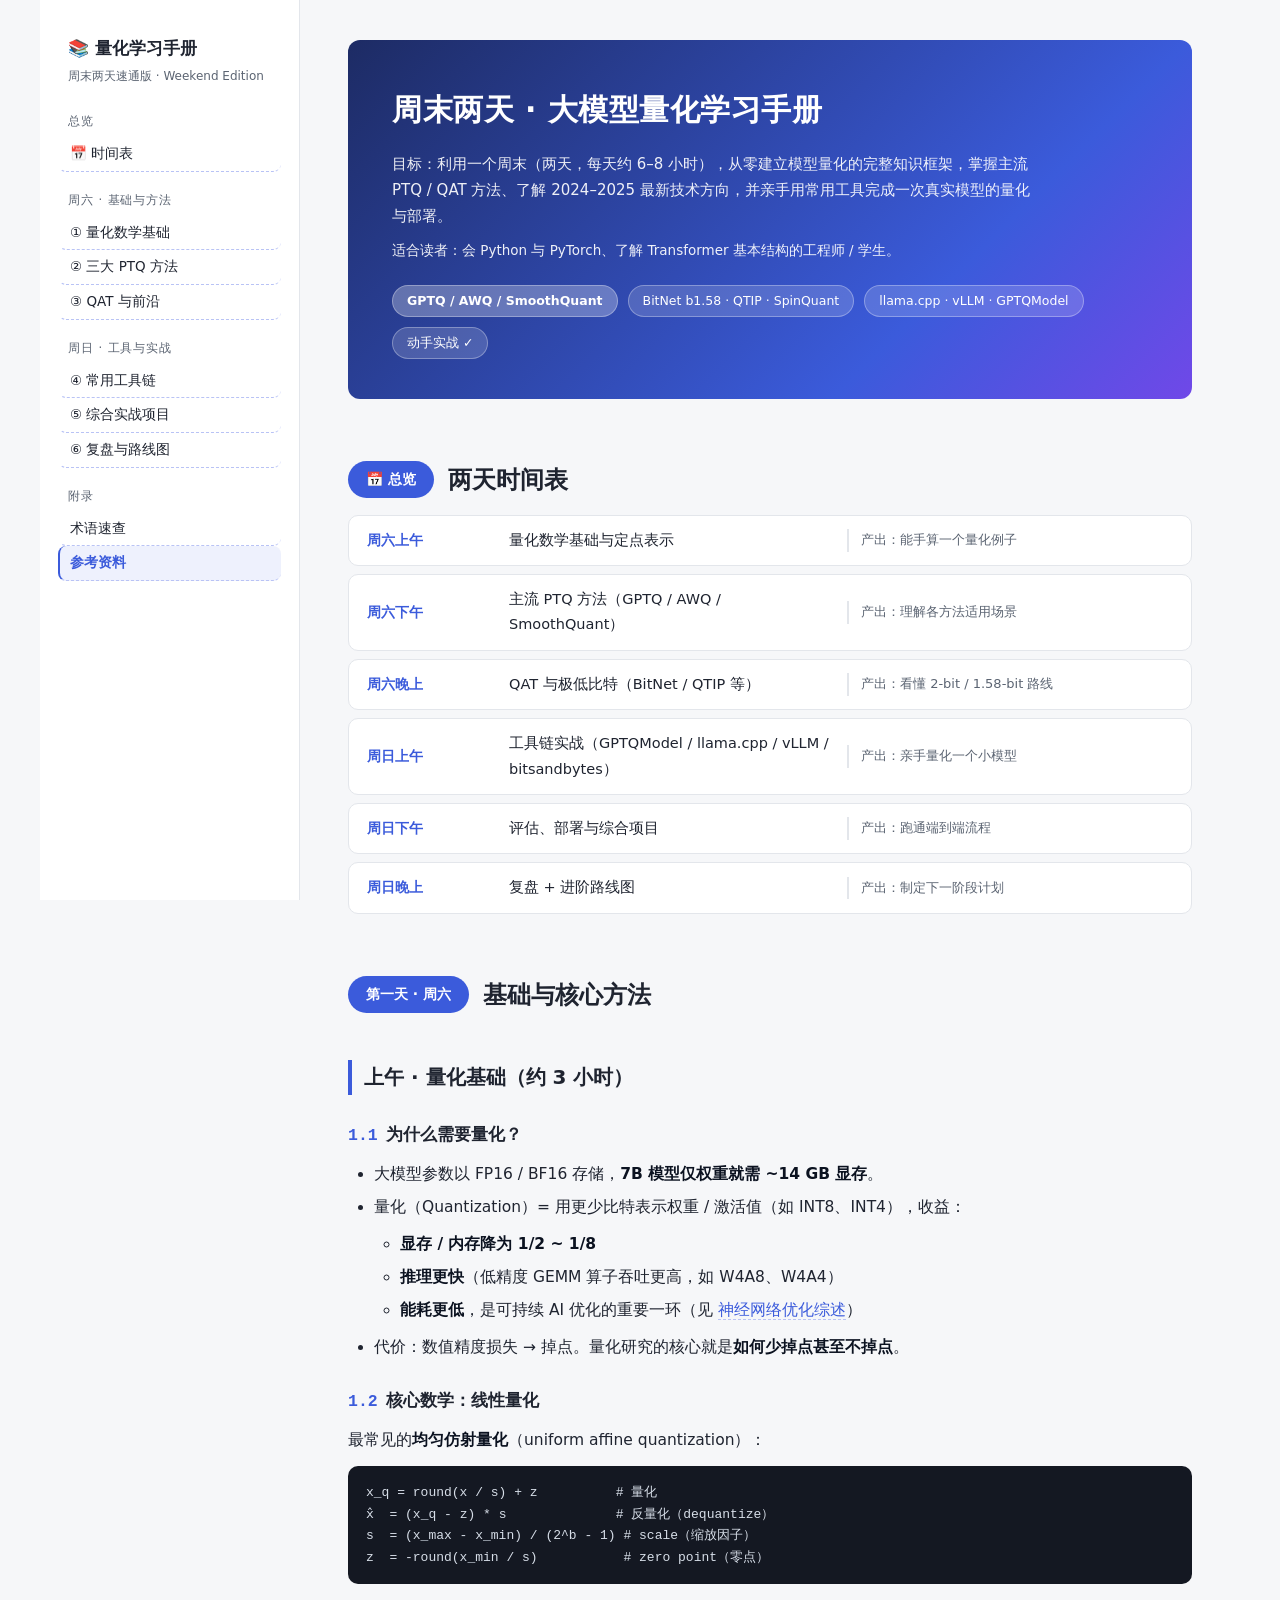
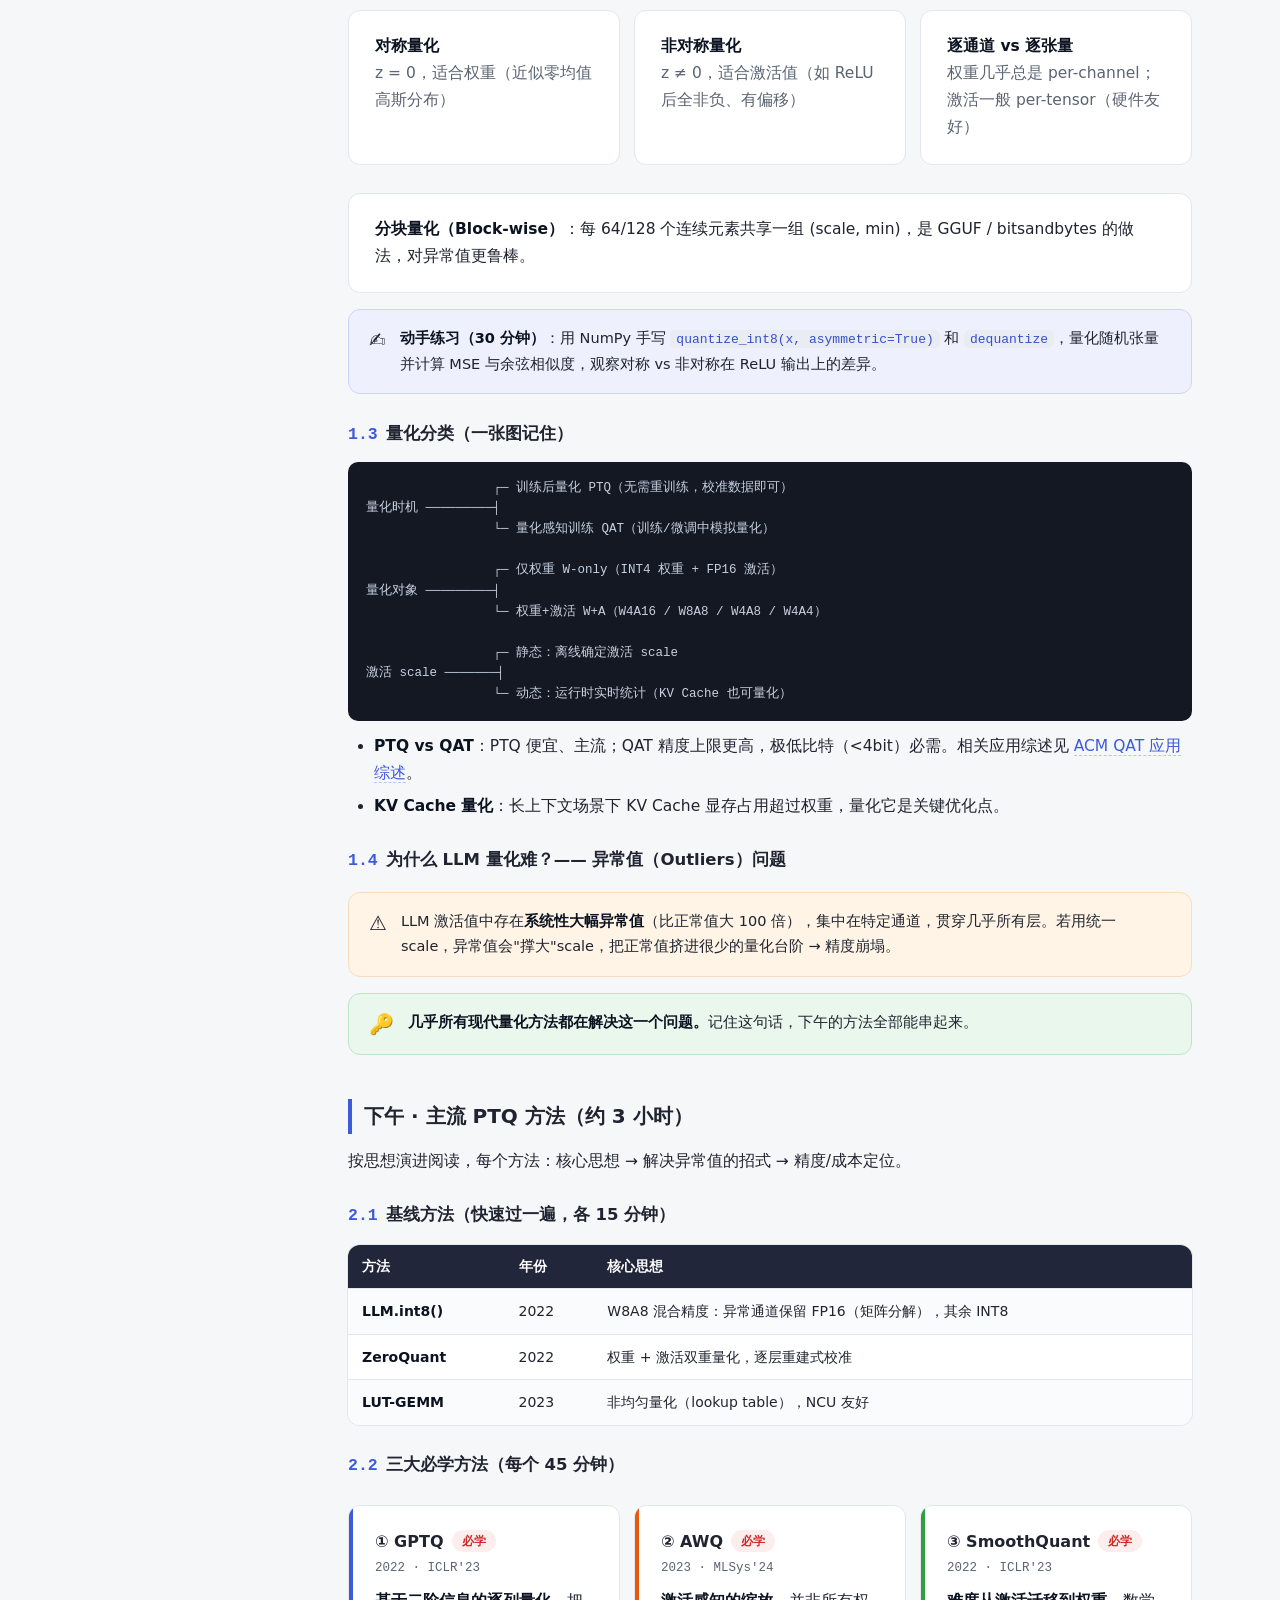
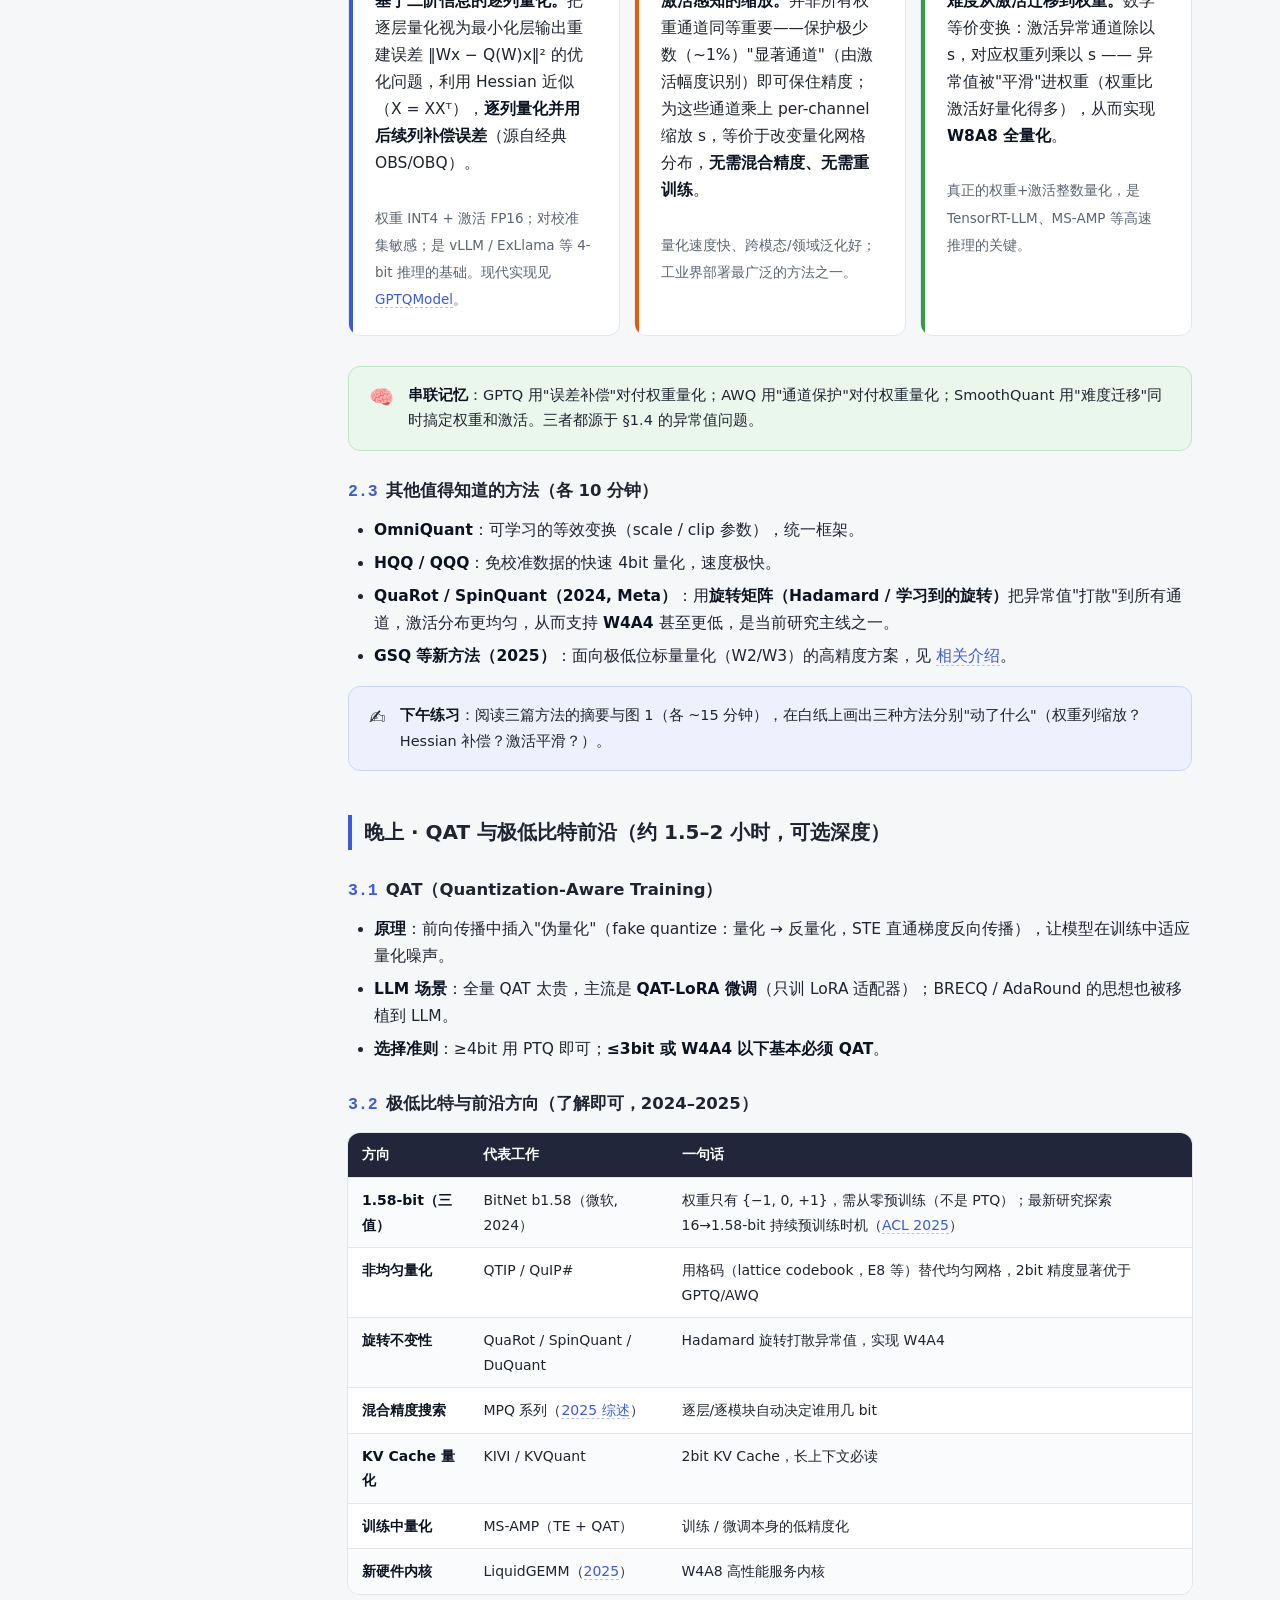
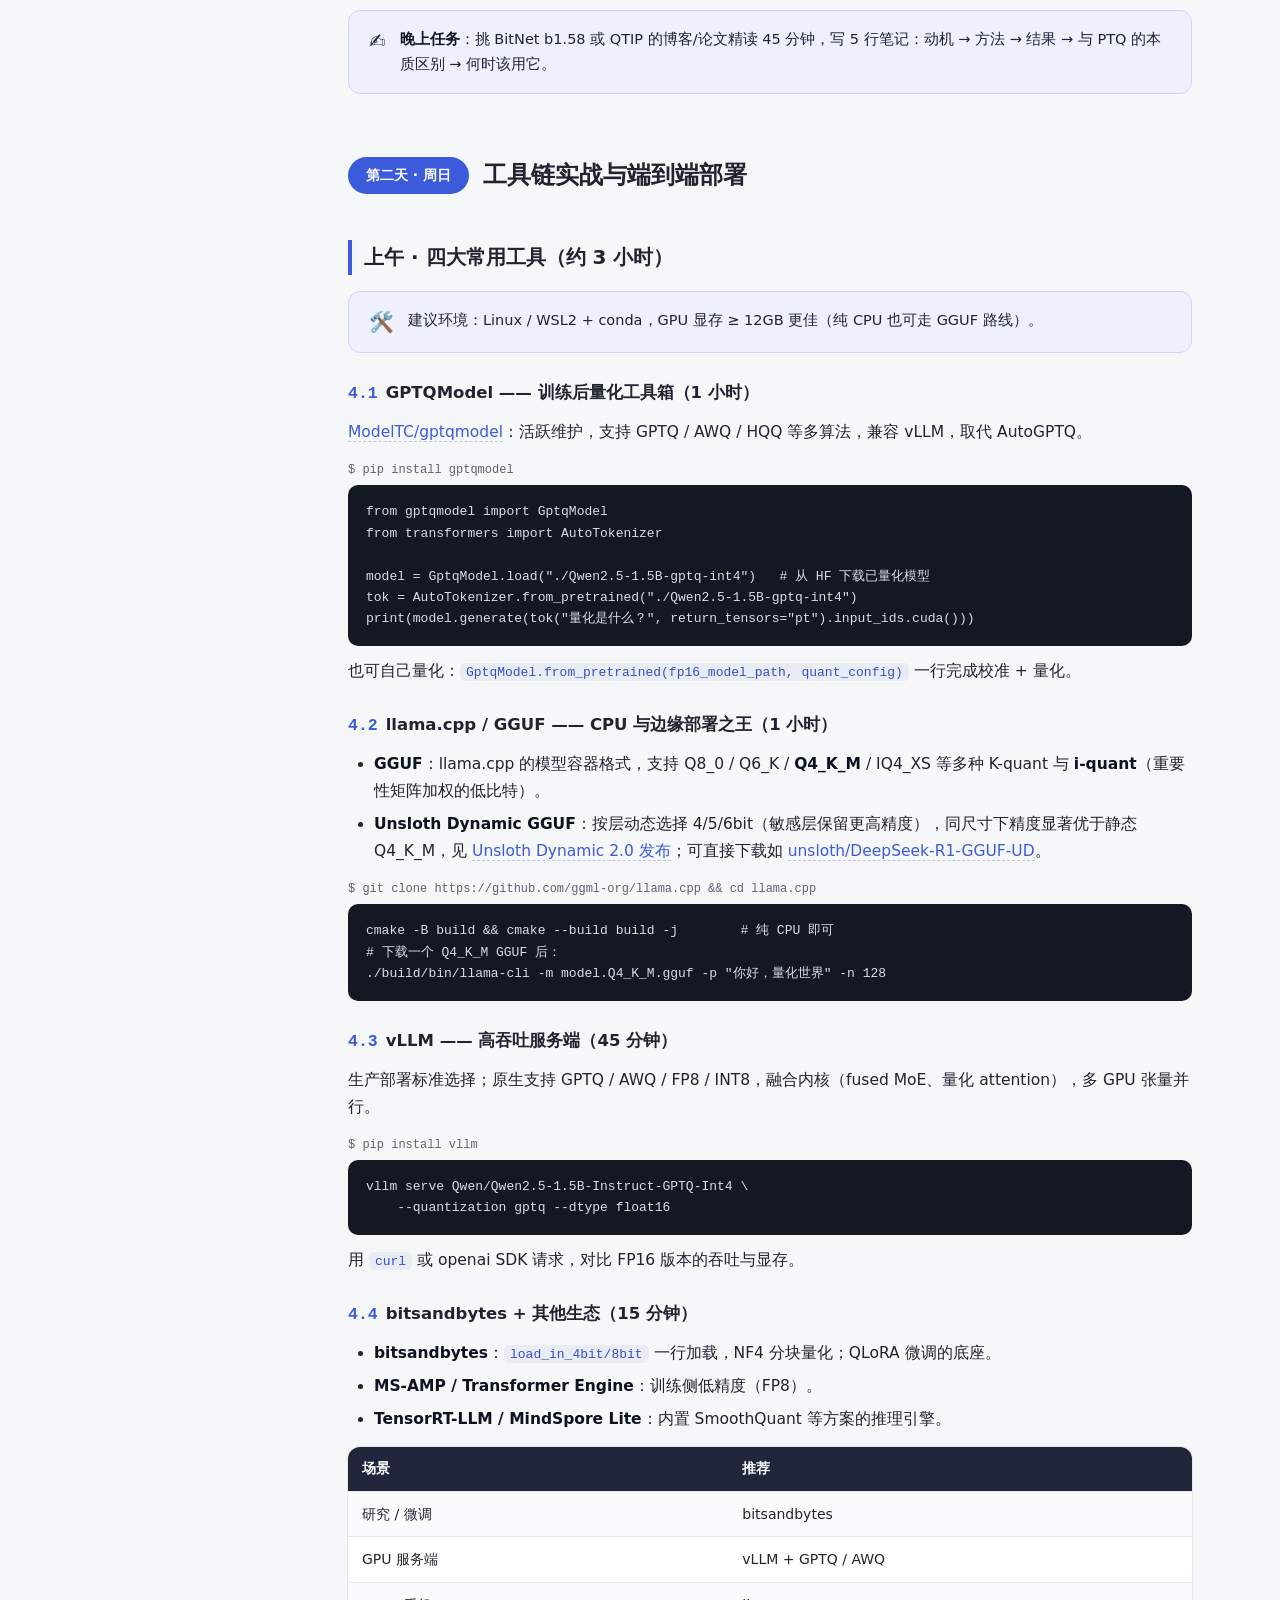
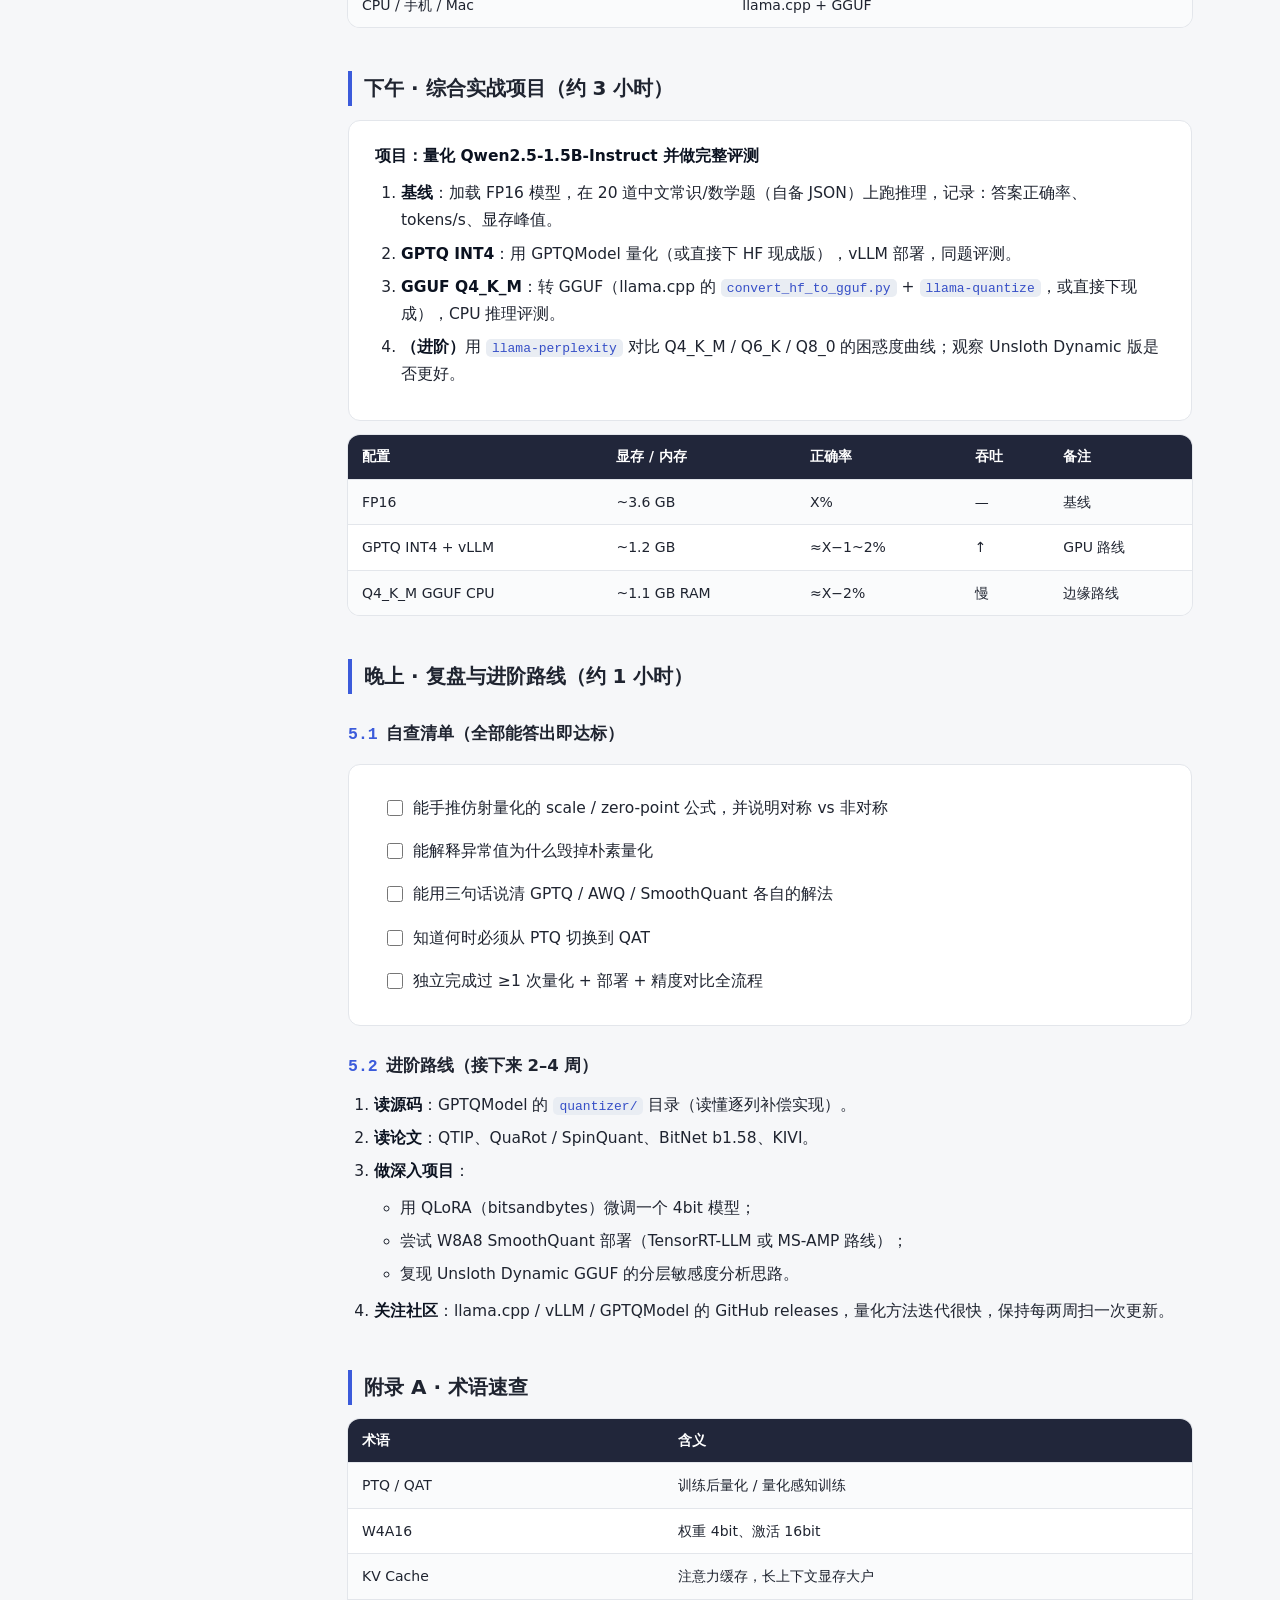
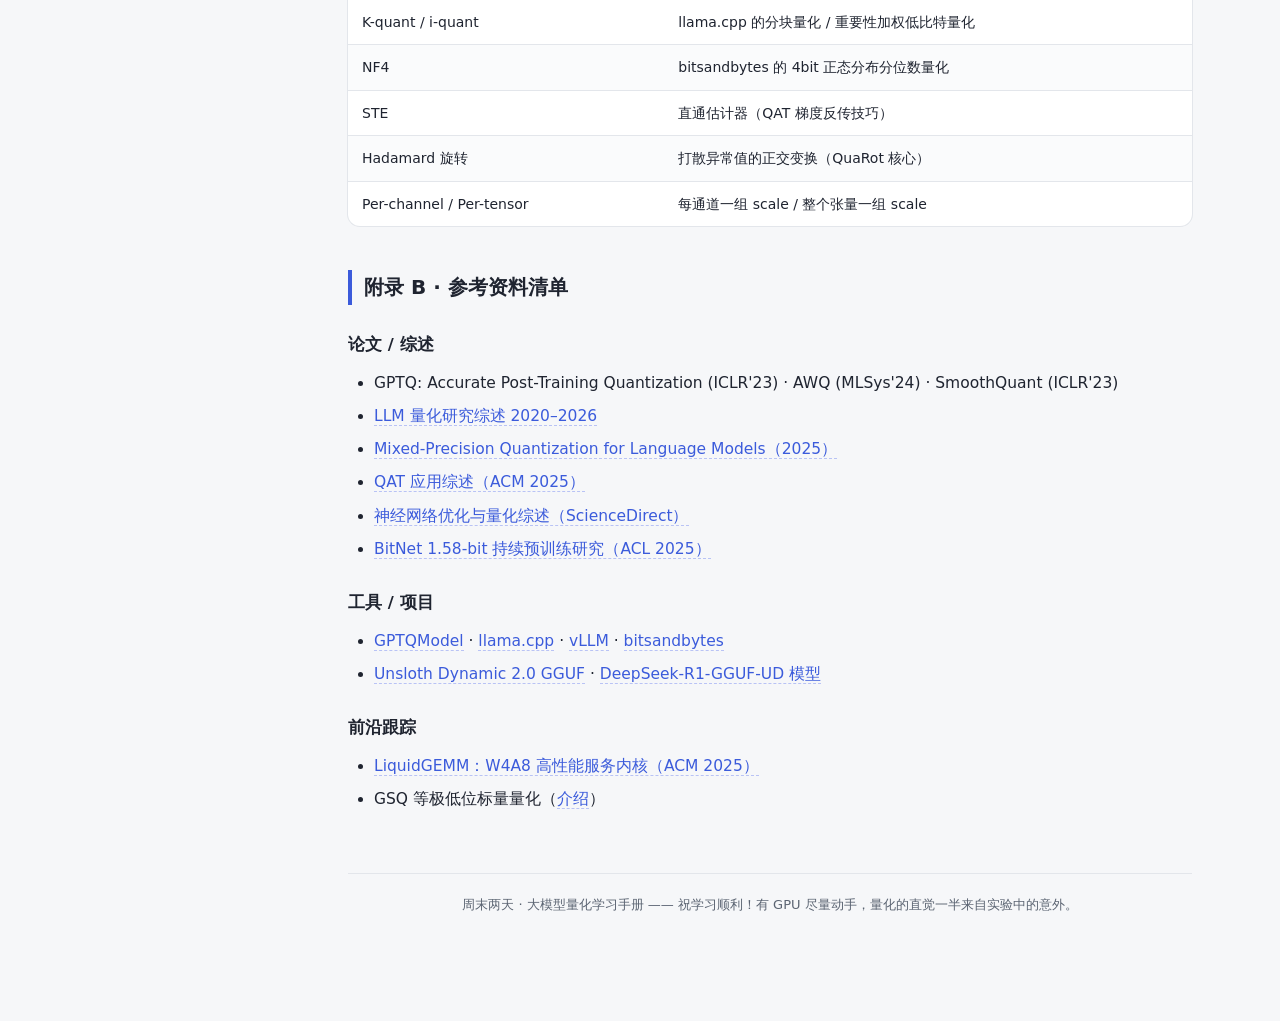
==== 量化学习.html @ 80630fb4 "Create 量化学习.html" ====
<!DOCTYPE html>
<html lang="zh-CN">
<head>
<meta charset="UTF-8">
<meta name="viewport" content="width=device-width, initial-scale=1.0">
<title>周末两天 · 大模型量化学习手册</title>
<style>
  :root {
    --bg: #f6f7f9;
    --surface: #ffffff;
    --ink: #1f2430;
    --muted: #5b6472;
    --brand: #3b5bdb;
    --brand-soft: #eef1fd;
    --accent: #e8590c;
    --accent-soft: #fff4e6;
    --line: #e3e6eb;
    --code-bg: #141822;
    --code-ink: #d7dee8;
    --ok: #2f9e44;
    --ok-soft: #e9f7ec;
    --radius: 12px;
    --mono: "JetBrains Mono", "Cascadia Code", Consolas, monospace;
  }
  * { box-sizing: border-box; margin: 0; padding: 0; }
  html { scroll-behavior: smooth; }
  body {
    font-family: "Segoe UI", "PingFang SC", "Microsoft YaHei", system-ui, sans-serif;
    background: var(--bg);
    color: var(--ink);
    line-height: 1.75;
    font-size: 15.5px;
  }

  /* ===== Layout ===== */
  .layout { display: flex; max-width: 1200px; margin: 0 auto; }
  aside {
    width: 260px; flex-shrink: 0; position: sticky; top: 0;
    height: 100vh; overflow-y: auto; padding: 28px 18px;
    border-right: 1px solid var(--line);
    background: var(--surface);
  }
  main { flex: 1; min-width: 0; padding: 40px 48px 120px; }

  /* ===== Sidebar ===== */
  .logo { font-weight: 700; font-size: 17px; padding: 6px 10px 2px; }
  .logo .sub { display: block; font-size: 12px; color: var(--muted); font-weight: 400; margin-top: 2px; }
  .toc { margin-top: 22px; font-size: 13.5px; }
  .toc .group { font-size: 11.5px; letter-spacing: .08em; color: var(--muted); text-transform: uppercase; margin: 18px 0 6px; padding-left: 10px; }
  .toc a { display: block; padding: 5px 10px; border-radius: 8px; color: var(--ink); text-decoration: none; border-left: 2px solid transparent; }
  .toc a:hover { background: var(--brand-soft); color: var(--brand); }
  .toc a.active { background: var(--brand-soft); color: var(--brand); border-left-color: var(--brand); font-weight: 600; }

  /* ===== Hero ===== */
  .hero { background: linear-gradient(135deg, #1d2b64 0%, #3b5bdb 70%, #7048e8 100%); color: #fff; border-radius: var(--radius); padding: 44px 44px 40px; margin-bottom: 36px; }
  .hero h1 { font-size: 30px; letter-spacing: .5px; }
  .hero p { margin-top: 14px; max-width: 640px; opacity: .92; font-size: 15px; }
  .hero .tags { margin-top: 22px; display: flex; flex-wrap: wrap; gap: 10px; }
  .hero .tag { background: rgba(255,255,255,.16); border: 1px solid rgba(255,255,255,.3); padding: 4px 14px; border-radius: 999px; font-size: 12.5px; }
  .hero .tag.hot { background: rgba(255,255,255,.28); font-weight: 600; }

  /* ===== Sections ===== */
  section { margin: 44px 0; scroll-margin-top: 20px; }
  .day-banner { display: flex; align-items: center; gap: 14px; margin: 60px 0 8px; }
  .day-banner .pill { background: var(--brand); color: #fff; font-weight: 700; padding: 6px 18px; border-radius: 999px; font-size: 14px; white-space: nowrap; }
  .day-banner h2 { font-size: 24px; }
  h3 { font-size: 20px; margin: 34px 0 14px; padding-left: 12px; border-left: 4px solid var(--brand); }
  h4 { font-size: 16.5px; margin: 26px 0 10px; }
  h4 .num { color: var(--brand); font-family: var(--mono); margin-right: 8px; }
  p { margin: 10px 0; }
  ul, ol { padding-left: 26px; margin: 10px 0; }
  li { margin: 6px 0; }
  strong { color: #0b1220; }
  a { color: var(--brand); text-decoration: none; border-bottom: 1px dashed #b9c3f5; }
  a:hover { border-bottom-style: solid; }

  /* ===== Cards ===== */
  .card { background: var(--surface); border: 1px solid var(--line); border-radius: var(--radius); padding: 22px 26px; margin: 14px 0; }
  .grid-2 { display: grid; grid-template-columns: 1fr 1fr; gap: 14px; }
  .grid-3 { display: grid; grid-template-columns: repeat(3, 1fr); gap: 14px; }
  @media (max-width: 900px) { .grid-2, .grid-3 { grid-template-columns: 1fr; } aside { display: none; } main { padding: 24px 18px; } .hero { padding: 30px 24px; } .hero h1 { font-size: 24px; } }

  .method { position: relative; overflow: hidden; }
  .method::before { content: ""; position: absolute; left: 0; top: 0; bottom: 0; width: 4px; background: var(--brand); }
  .method.awq::before { background: var(--accent); }
  .method.smooth::before { background: var(--ok); }
  .method .title { font-weight: 700; font-size: 16px; }
  .method .meta { font-size: 12.5px; color: var(--muted); margin: 2px 0 8px; font-family: var(--mono); }
  .badge { display: inline-block; font-size: 11.5px; font-weight: 700; padding: 1px 10px; border-radius: 999px; margin-left: 8px; vertical-align: 2px; }
  .badge.must { background: #fdeeee; color: #c92a2a; }

  /* ===== Callout ===== */
  .callout { display: flex; gap: 14px; border-radius: var(--radius); padding: 16px 20px; margin: 16px 0; font-size: 14.5px; }
  .callout .icon { font-size: 20px; line-height: 1.4; }
  .callout.tip { background: var(--brand-soft); border: 1px solid #ccd5f8; }
  .callout.warn { background: var(--accent-soft); border: 1px solid #f8dcC0; }
  .callout.key { background: var(--ok-soft); border: 1px solid #bfe5c8; }

  /* ===== Code ===== */
  pre { background: var(--code-bg); color: var(--code-ink); border-radius: 10px; padding: 16px 18px; overflow-x: auto; font-family: var(--mono); font-size: 13px; line-height: 1.65; margin: 12px 0; }
  code { font-family: var(--mono); font-size: 13px; background: #e9edf3; border-radius: 5px; padding: 1.5px 6px; color: #364fc7; }
  pre code { background: none; padding: 0; color: inherit; }
  .code-label { font-size: 12px; color: var(--muted); font-family: var(--mono); margin: 14px 0 -8px; }

  /* ===== Tables ===== */
  table { border-collapse: collapse; width: 100%; margin: 14px 0; background: var(--surface); border-radius: var(--radius); overflow: hidden; font-size: 14px; box-shadow: 0 0 0 1px var(--line); }
  th { background: #21263a; color: #fff; text-align: left; padding: 10px 14px; font-weight: 600; font-size: 13.5px; }
  td { padding: 10px 14px; border-top: 1px solid var(--line); vertical-align: top; }
  tr:nth-child(even) td { background: #fafbfc; }
  td .dim { color: var(--muted); }

  /* ===== Schedule timeline ===== */
  .sched { display: grid; grid-template-columns: 1fr; gap: 8px; margin: 14px 0; }
  .sched-row { display: grid; grid-template-columns: 130px 1fr 1fr; gap: 12px; background: var(--surface); border: 1px solid var(--line); border-radius: 10px; padding: 12px 18px; align-items: center; }
  .sched-row .when { font-weight: 700; color: var(--brand); font-size: 13.5px; }
  .sched-row .what { font-size: 14.5px; }
  .sched-row .out { font-size: 13px; color: var(--muted); border-left: 2px solid var(--line); padding-left: 12px; }
  @media (max-width: 900px) { .sched-row { grid-template-columns: 1fr; } .sched-row .out { border-left: none; padding-left: 0; } }

  /* ===== Checklists ===== */
  .check label { display: flex; gap: 10px; align-items: flex-start; cursor: pointer; padding: 8px 12px; border-radius: 8px; }
  .check label:hover { background: var(--brand-soft); }
  .check input { margin-top: 5px; accent-color: var(--ok); width: 16px; height: 16px; flex-shrink: 0; }
  .check input:checked + span { color: var(--muted); text-decoration: line-through; }

  /* ===== Flow diagram ===== */
  .flow { background: var(--code-bg); color: #c6d0e0; font-family: var(--mono); white-space: pre; font-size: 12.5px; }

  footer { margin-top: 60px; padding-top: 20px; border-top: 1px solid var(--line); color: var(--muted); font-size: 13px; text-align: center; }
  .progress-wrap { position: fixed; top: 0; left: 0; height: 3px; background: linear-gradient(90deg, #3b5bdb, #7048e8); width: 0%; z-index: 99; transition: width .1s; }
</style>
</head>
<body>
<div class="progress-wrap" id="progress"></div>
<div class="layout">

<!-- ================= Sidebar TOC ================= -->
<aside>
  <div class="logo">📚 量化学习手册<span class="sub">周末两天速通版 · Weekend Edition</span></div>
  <nav class="toc">
    <div class="group">总览</div>
    <a href="#overview">📅 时间表</a>
    <div class="group">周六 · 基础与方法</div>
    <a href="#d1-am">① 量化数学基础</a>
    <a href="#d1-pm">② 三大 PTQ 方法</a>
    <a href="#d1-eve">③ QAT 与前沿</a>
    <div class="group">周日 · 工具与实战</div>
    <a href="#d2-am">④ 常用工具链</a>
    <a href="#d2-pm">⑤ 综合实战项目</a>
    <a href="#d2-eve">⑥ 复盘与路线图</a>
    <div class="group">附录</div>
    <a href="#glossary">术语速查</a>
    <a href="#refs">参考资料</a>
  </nav>
</aside>

<!-- ================= Main ================= -->
<main>

<div class="hero">
  <h1>周末两天 · 大模型量化学习手册</h1>
  <p>目标：利用一个周末（两天，每天约 6–8 小时），从零建立模型量化的完整知识框架，掌握主流 PTQ / QAT 方法、了解 2024–2025 最新技术方向，并亲手用常用工具完成一次真实模型的量化与部署。</p>
  <p style="font-size:13.5px; margin-top:6px;">适合读者：会 Python 与 PyTorch、了解 Transformer 基本结构的工程师 / 学生。</p>
  <div class="tags">
    <span class="tag hot">GPTQ / AWQ / SmoothQuant</span>
    <span class="tag">BitNet b1.58 · QTIP · SpinQuant</span>
    <span class="tag">llama.cpp · vLLM · GPTQModel</span>
    <span class="tag">动手实战 ✓</span>
  </div>
</div>

<!-- ===== Overview ===== -->
<section id="overview">
  <div class="day-banner"><span class="pill">📅 总览</span><h2>两天时间表</h2></div>
  <div class="sched">
    <div class="sched-row"><div class="when">周六上午</div><div class="what">量化数学基础与定点表示</div><div class="out">产出：能手算一个量化例子</div></div>
    <div class="sched-row"><div class="when">周六下午</div><div class="what">主流 PTQ 方法（GPTQ / AWQ / SmoothQuant）</div><div class="out">产出：理解各方法适用场景</div></div>
    <div class="sched-row"><div class="when">周六晚上</div><div class="what">QAT 与极低比特（BitNet / QTIP 等）</div><div class="out">产出：看懂 2-bit / 1.58-bit 路线</div></div>
    <div class="sched-row"><div class="when">周日上午</div><div class="what">工具链实战（GPTQModel / llama.cpp / vLLM / bitsandbytes）</div><div class="out">产出：亲手量化一个小模型</div></div>
    <div class="sched-row"><div class="when">周日下午</div><div class="what">评估、部署与综合项目</div><div class="out">产出：跑通端到端流程</div></div>
    <div class="sched-row"><div class="when">周日晚上</div><div class="what">复盘 + 进阶路线图</div><div class="out">产出：制定下一阶段计划</div></div>
  </div>
</section>

<!-- ================= DAY 1 ================= -->
<div class="day-banner"><span class="pill">第一天 · 周六</span><h2>基础与核心方法</h2></div>

<section id="d1-am">
  <h3>上午 · 量化基础（约 3 小时）</h3>

  <h4><span class="num">1.1</span>为什么需要量化？</h4>
  <ul>
    <li>大模型参数以 FP16 / BF16 存储，<strong>7B 模型仅权重就需 ~14 GB 显存</strong>。</li>
    <li>量化（Quantization）= 用更少比特表示权重 / 激活值（如 INT8、INT4），收益：
      <ul>
        <li><strong>显存 / 内存降为 1/2 ~ 1/8</strong></li>
        <li><strong>推理更快</strong>（低精度 GEMM 算子吞吐更高，如 W4A8、W4A4）</li>
        <li><strong>能耗更低</strong>，是可持续 AI 优化的重要一环（见 <a href="https://www.sciencedirect.com/science/article/pii/S2666827025001458" target="_blank">神经网络优化综述</a>）</li>
      </ul>
    </li>
    <li>代价：数值精度损失 → 掉点。量化研究的核心就是<strong>如何少掉点甚至不掉点</strong>。</li>
  </ul>

  <h4><span class="num">1.2</span>核心数学：线性量化</h4>
  <p>最常见的<strong>均匀仿射量化</strong>（uniform affine quantization）：</p>
  <pre><code>x_q = round(x / s) + z          # 量化
x̂  = (x_q - z) * s              # 反量化（dequantize）
s  = (x_max - x_min) / (2^b - 1) # scale（缩放因子）
z  = -round(x_min / s)           # zero point（零点）</code></pre>
  <div class="grid-3">
    <div class="card"><strong>对称量化</strong><br><span style="color:var(--muted)">z = 0，适合权重（近似零均值高斯分布）</span></div>
    <div class="card"><strong>非对称量化</strong><br><span style="color:var(--muted)">z ≠ 0，适合激活值（如 ReLU 后全非负、有偏移）</span></div>
    <div class="card"><strong>逐通道 vs 逐张量</strong><br><span style="color:var(--muted)">权重几乎总是 per-channel；激活一般 per-tensor（硬件友好）</span></div>
  </div>
  <div class="card"><strong>分块量化（Block-wise）</strong>：每 64/128 个连续元素共享一组 (scale, min)，是 GGUF / bitsandbytes 的做法，对异常值更鲁棒。</div>

  <div class="callout tip"><span class="icon">✍️</span><div><strong>动手练习（30 分钟）</strong>：用 NumPy 手写 <code>quantize_int8(x, asymmetric=True)</code> 和 <code>dequantize</code>，量化随机张量并计算 MSE 与余弦相似度，观察对称 vs 非对称在 ReLU 输出上的差异。</div></div>

  <h4><span class="num">1.3</span>量化分类（一张图记住）</h4>
  <pre class="flow">                 ┌─ 训练后量化 PTQ（无需重训练，校准数据即可）
量化时机 ─────────┤
                 └─ 量化感知训练 QAT（训练/微调中模拟量化）

                 ┌─ 仅权重 W-only（INT4 权重 + FP16 激活）
量化对象 ─────────┤
                 └─ 权重+激活 W+A（W4A16 / W8A8 / W4A8 / W4A4）

                 ┌─ 静态：离线确定激活 scale
激活 scale ───────┤
                 └─ 动态：运行时实时统计（KV Cache 也可量化）</pre>
  <ul>
    <li><strong>PTQ vs QAT</strong>：PTQ 便宜、主流；QAT 精度上限更高，极低比特（&lt;4bit）必需。相关应用综述见 <a href="https://dl.acm.org/doi/pdf/10.1145/3776759.3776826" target="_blank">ACM QAT 应用综述</a>。</li>
    <li><strong>KV Cache 量化</strong>：长上下文场景下 KV Cache 显存占用超过权重，量化它是关键优化点。</li>
  </ul>

  <h4><span class="num">1.4</span>为什么 LLM 量化难？—— 异常值（Outliers）问题</h4>
  <div class="callout warn"><span class="icon">⚠️</span><div>
    LLM 激活值中存在<strong>系统性大幅异常值</strong>（比正常值大 100 倍），集中在特定通道，贯穿几乎所有层。若用统一 scale，异常值会"撑大"scale，把正常值挤进很少的量化台阶 → 精度崩塌。
  </div></div>
  <div class="callout key"><span class="icon">🔑</span><div><strong>几乎所有现代量化方法都在解决这一个问题。</strong>记住这句话，下午的方法全部能串起来。</div></div>
</section>

<section id="d1-pm">
  <h3>下午 · 主流 PTQ 方法（约 3 小时）</h3>
  <p>按思想演进阅读，每个方法：核心思想 → 解决异常值的招式 → 精度/成本定位。</p>

  <h4><span class="num">2.1</span>基线方法（快速过一遍，各 15 分钟）</h4>
  <table>
    <tr><th>方法</th><th>年份</th><th>核心思想</th></tr>
    <tr><td><strong>LLM.int8()</strong></td><td>2022</td><td>W8A8 混合精度：异常通道保留 FP16（矩阵分解），其余 INT8</td></tr>
    <tr><td><strong>ZeroQuant</strong></td><td>2022</td><td>权重 + 激活双重量化，逐层重建式校准</td></tr>
    <tr><td><strong>LUT-GEMM</strong></td><td>2023</td><td>非均匀量化（lookup table），NCU 友好</td></tr>
  </table>

  <h4><span class="num">2.2</span>三大必学方法（每个 45 分钟）</h4>
  <div class="grid-3">
    <div class="card method">
      <div class="title">① GPTQ<span class="badge must">必学</span></div>
      <div class="meta">2022 · ICLR'23</div>
      <strong>基于二阶信息的逐列量化。</strong>把逐层量化视为最小化层输出重建误差 ‖Wx − Q(W)x‖² 的优化问题，利用 Hessian 近似（X = XXᵀ），<strong>逐列量化并用后续列补偿误差</strong>（源自经典 OBS/OBQ）。<br><br>
      <span style="color:var(--muted);font-size:13.5px">权重 INT4 + 激活 FP16；对校准集敏感；是 vLLM / ExLlama 等 4-bit 推理的基础。现代实现见 <a href="https://github.com/ModelTC/gptqmodel" target="_blank">GPTQModel</a>。</span>
    </div>
    <div class="card method awq">
      <div class="title">② AWQ<span class="badge must">必学</span></div>
      <div class="meta">2023 · MLSys'24</div>
      <strong>激活感知的缩放。</strong>并非所有权重通道同等重要——保护极少数（~1%）"显著通道"（由激活幅度识别）即可保住精度；为这些通道乘上 per-channel 缩放 s，等价于改变量化网格分布，<strong>无需混合精度、无需重训练</strong>。<br><br>
      <span style="color:var(--muted);font-size:13.5px">量化速度快、跨模态/领域泛化好；工业界部署最广泛的方法之一。</span>
    </div>
    <div class="card method smooth">
      <div class="title">③ SmoothQuant<span class="badge must">必学</span></div>
      <div class="meta">2022 · ICLR'23</div>
      <strong>难度从激活迁移到权重。</strong>数学等价变换：激活异常通道除以 s，对应权重列乘以 s —— 异常值被"平滑"进权重（权重比激活好量化得多），从而实现 <strong>W8A8 全量化</strong>。<br><br>
      <span style="color:var(--muted);font-size:13.5px">真正的权重+激活整数量化，是 TensorRT-LLM、MS-AMP 等高速推理的关键。</span>
    </div>
  </div>
  <div class="callout key"><span class="icon">🧠</span><div><strong>串联记忆</strong>：GPTQ 用"误差补偿"对付权重量化；AWQ 用"通道保护"对付权重量化；SmoothQuant 用"难度迁移"同时搞定权重和激活。三者都源于 §1.4 的异常值问题。</div></div>

  <h4><span class="num">2.3</span>其他值得知道的方法（各 10 分钟）</h4>
  <ul>
    <li><strong>OmniQuant</strong>：可学习的等效变换（scale / clip 参数），统一框架。</li>
    <li><strong>HQQ / QQQ</strong>：免校准数据的快速 4bit 量化，速度极快。</li>
    <li><strong>QuaRot / SpinQuant（2024, Meta）</strong>：用<strong>旋转矩阵（Hadamard / 学习到的旋转）</strong>把异常值"打散"到所有通道，激活分布更均匀，从而支持 <strong>W4A4</strong> 甚至更低，是当前研究主线之一。</li>
    <li><strong>GSQ 等新方法（2025）</strong>：面向极低位标量量化（W2/W3）的高精度方案，见 <a href="https://blog.csdn.net/Together_CZ/article/details/164954029" target="_blank">相关介绍</a>。</li>
  </ul>
  <div class="callout tip"><span class="icon">✍️</span><div><strong>下午练习</strong>：阅读三篇方法的摘要与图 1（各 ~15 分钟），在白纸上画出三种方法分别"动了什么"（权重列缩放？Hessian 补偿？激活平滑？）。</div></div>
</section>

<section id="d1-eve">
  <h3>晚上 · QAT 与极低比特前沿（约 1.5–2 小时，可选深度）</h3>

  <h4><span class="num">3.1</span>QAT（Quantization-Aware Training）</h4>
  <ul>
    <li><strong>原理</strong>：前向传播中插入"伪量化"（fake quantize：量化 → 反量化，STE 直通梯度反向传播），让模型在训练中适应量化噪声。</li>
    <li><strong>LLM 场景</strong>：全量 QAT 太贵，主流是 <strong>QAT-LoRA 微调</strong>（只训 LoRA 适配器）；BRECQ / AdaRound 的思想也被移植到 LLM。</li>
    <li><strong>选择准则</strong>：≥4bit 用 PTQ 即可；<strong>≤3bit 或 W4A4 以下基本必须 QAT</strong>。</li>
  </ul>

  <h4><span class="num">3.2</span>极低比特与前沿方向（了解即可，2024–2025）</h4>
  <table>
    <tr><th>方向</th><th>代表工作</th><th>一句话</th></tr>
    <tr><td><strong>1.58-bit（三值）</strong></td><td>BitNet b1.58（微软, 2024）</td><td>权重只有 {−1, 0, +1}，需从零预训练（不是 PTQ）；最新研究探索 16→1.58-bit 持续预训练时机（<a href="https://aclanthology.org/2025.findings-acl.694/" target="_blank">ACL 2025</a>）</td></tr>
    <tr><td><strong>非均匀量化</strong></td><td>QTIP / QuIP#</td><td>用格码（lattice codebook，E8 等）替代均匀网格，2bit 精度显著优于 GPTQ/AWQ</td></tr>
    <tr><td><strong>旋转不变性</strong></td><td>QuaRot / SpinQuant / DuQuant</td><td>Hadamard 旋转打散异常值，实现 W4A4</td></tr>
    <tr><td><strong>混合精度搜索</strong></td><td>MPQ 系列（<a href="https://ar5iv.labs.arxiv.org/html/2510.16805" target="_blank">2025 综述</a>）</td><td>逐层/逐模块自动决定谁用几 bit</td></tr>
    <tr><td><strong>KV Cache 量化</strong></td><td>KIVI / KVQuant</td><td>2bit KV Cache，长上下文必读</td></tr>
    <tr><td><strong>训练中量化</strong></td><td>MS-AMP（TE + QAT）</td><td>训练 / 微调本身的低精度化</td></tr>
    <tr><td><strong>新硬件内核</strong></td><td>LiquidGEMM（<a href="https://dl.acm.org/doi/10.1145/3712285.3759852" target="_blank">2025</a>）</td><td>W4A8 高性能服务内核</td></tr>
  </table>
  <div class="callout tip"><span class="icon">✍️</span><div><strong>晚上任务</strong>：挑 BitNet b1.58 或 QTIP 的博客/论文精读 45 分钟，写 5 行笔记：动机 → 方法 → 结果 → 与 PTQ 的本质区别 → 何时该用它。</div></div>
</section>

<!-- ================= DAY 2 ================= -->
<div class="day-banner"><span class="pill">第二天 · 周日</span><h2>工具链实战与端到端部署</h2></div>

<section id="d2-am">
  <h3>上午 · 四大常用工具（约 3 小时）</h3>
  <div class="callout tip"><span class="icon">🛠️</span><div>建议环境：Linux / WSL2 + conda，GPU 显存 ≥ 12GB 更佳（纯 CPU 也可走 GGUF 路线）。</div></div>

  <h4><span class="num">4.1</span>GPTQModel —— 训练后量化工具箱（1 小时）</h4>
  <p><a href="https://github.com/ModelTC/gptqmodel" target="_blank">ModelTC/gptqmodel</a>：活跃维护，支持 GPTQ / AWQ / HQQ 等多算法，兼容 vLLM，取代 AutoGPTQ。</p>
  <div class="code-label">$ pip install gptqmodel</div>
  <pre><code>from gptqmodel import GptqModel
from transformers import AutoTokenizer

model = GptqModel.load("./Qwen2.5-1.5B-gptq-int4")   # 从 HF 下载已量化模型
tok = AutoTokenizer.from_pretrained("./Qwen2.5-1.5B-gptq-int4")
print(model.generate(tok("量化是什么？", return_tensors="pt").input_ids.cuda()))</code></pre>
  <p>也可自己量化：<code>GptqModel.from_pretrained(fp16_model_path, quant_config)</code> 一行完成校准 + 量化。</p>

  <h4><span class="num">4.2</span>llama.cpp / GGUF —— CPU 与边缘部署之王（1 小时）</h4>
  <ul>
    <li><strong>GGUF</strong>：llama.cpp 的模型容器格式，支持 Q8_0 / Q6_K / <strong>Q4_K_M</strong> / IQ4_XS 等多种 K-quant 与 <strong>i-quant</strong>（重要性矩阵加权的低比特）。</li>
    <li><strong>Unsloth Dynamic GGUF</strong>：按层动态选择 4/5/6bit（敏感层保留更高精度），同尺寸下精度显著优于静态 Q4_K_M，见 <a href="https://unsloth.ai/blog/dynamic-v2" target="_blank">Unsloth Dynamic 2.0 发布</a>；可直接下载如 <a href="https://huggingface.co/unsloth/DeepSeek-R1-GGUF-UD" target="_blank">unsloth/DeepSeek-R1-GGUF-UD</a>。</li>
  </ul>
  <div class="code-label">$ git clone https://github.com/ggml-org/llama.cpp && cd llama.cpp</div>
  <pre><code>cmake -B build &amp;&amp; cmake --build build -j        # 纯 CPU 即可
# 下载一个 Q4_K_M GGUF 后：
./build/bin/llama-cli -m model.Q4_K_M.gguf -p "你好，量化世界" -n 128</code></pre>

  <h4><span class="num">4.3</span>vLLM —— 高吞吐服务端（45 分钟）</h4>
  <p>生产部署标准选择；原生支持 GPTQ / AWQ / FP8 / INT8，融合内核（fused MoE、量化 attention），多 GPU 张量并行。</p>
  <div class="code-label">$ pip install vllm</div>
  <pre><code>vllm serve Qwen/Qwen2.5-1.5B-Instruct-GPTQ-Int4 \
    --quantization gptq --dtype float16</code></pre>
  <p>用 <code>curl</code> 或 openai SDK 请求，对比 FP16 版本的吞吐与显存。</p>

  <h4><span class="num">4.4</span>bitsandbytes + 其他生态（15 分钟）</h4>
  <ul>
    <li><strong>bitsandbytes</strong>：<code>load_in_4bit/8bit</code> 一行加载，NF4 分块量化；QLoRA 微调的底座。</li>
    <li><strong>MS-AMP / Transformer Engine</strong>：训练侧低精度（FP8）。</li>
    <li><strong>TensorRT-LLM / MindSpore Lite</strong>：内置 SmoothQuant 等方案的推理引擎。</li>
  </ul>
  <table>
    <tr><th>场景</th><th>推荐</th></tr>
    <tr><td>研究 / 微调</td><td>bitsandbytes</td></tr>
    <tr><td>GPU 服务端</td><td>vLLM + GPTQ / AWQ</td></tr>
    <tr><td>CPU / 手机 / Mac</td><td>llama.cpp + GGUF</td></tr>
  </table>
</section>

<section id="d2-pm">
  <h3>下午 · 综合实战项目（约 3 小时）</h3>
  <div class="card"><strong>项目：量化 Qwen2.5-1.5B-Instruct 并做完整评测</strong>
    <ol>
      <li><strong>基线</strong>：加载 FP16 模型，在 20 道中文常识/数学题（自备 JSON）上跑推理，记录：答案正确率、tokens/s、显存峰值。</li>
      <li><strong>GPTQ INT4</strong>：用 GPTQModel 量化（或直接下 HF 现成版），vLLM 部署，同题评测。</li>
      <li><strong>GGUF Q4_K_M</strong>：转 GGUF（llama.cpp 的 <code>convert_hf_to_gguf.py</code> + <code>llama-quantize</code>，或直接下现成），CPU 推理评测。</li>
      <li><strong>（进阶）</strong>用 <code>llama-perplexity</code> 对比 Q4_K_M / Q6_K / Q8_0 的困惑度曲线；观察 Unsloth Dynamic 版是否更好。</li>
    </ol>
  </div>
  <table>
    <tr><th>配置</th><th>显存 / 内存</th><th>正确率</th><th>吞吐</th><th>备注</th></tr>
    <tr><td>FP16</td><td>~3.6 GB</td><td>X%</td><td>—</td><td>基线</td></tr>
    <tr><td>GPTQ INT4 + vLLM</td><td>~1.2 GB</td><td>≈X−1~2%</td><td>↑</td><td>GPU 路线</td></tr>
    <tr><td>Q4_K_M GGUF CPU</td><td>~1.1 GB RAM</td><td>≈X−2%</td><td>慢</td><td>边缘路线</td></tr>
  </table>
</section>

<section id="d2-eve">
  <h3>晚上 · 复盘与进阶路线（约 1 小时）</h3>

  <h4><span class="num">5.1</span>自查清单（全部能答出即达标）</h4>
  <div class="card check">
    <label><input type="checkbox"><span>能手推仿射量化的 scale / zero-point 公式，并说明对称 vs 非对称</span></label>
    <label><input type="checkbox"><span>能解释异常值为什么毁掉朴素量化</span></label>
    <label><input type="checkbox"><span>能用三句话说清 GPTQ / AWQ / SmoothQuant 各自的解法</span></label>
    <label><input type="checkbox"><span>知道何时必须从 PTQ 切换到 QAT</span></label>
    <label><input type="checkbox"><span>独立完成过 ≥1 次量化 + 部署 + 精度对比全流程</span></label>
  </div>

  <h4><span class="num">5.2</span>进阶路线（接下来 2–4 周）</h4>
  <ol>
    <li><strong>读源码</strong>：GPTQModel 的 <code>quantizer/</code> 目录（读懂逐列补偿实现）。</li>
    <li><strong>读论文</strong>：QTIP、QuaRot / SpinQuant、BitNet b1.58、KIVI。</li>
    <li><strong>做深入项目</strong>：
      <ul>
        <li>用 QLoRA（bitsandbytes）微调一个 4bit 模型；</li>
        <li>尝试 W8A8 SmoothQuant 部署（TensorRT-LLM 或 MS-AMP 路线）；</li>
        <li>复现 Unsloth Dynamic GGUF 的分层敏感度分析思路。</li>
      </ul>
    </li>
    <li><strong>关注社区</strong>：llama.cpp / vLLM / GPTQModel 的 GitHub releases，量化方法迭代很快，保持每两周扫一次更新。</li>
  </ol>
</section>

<!-- ================= Appendix ================= -->
<section id="glossary">
  <h3>附录 A · 术语速查</h3>
  <table>
    <tr><th>术语</th><th>含义</th></tr>
    <tr><td>PTQ / QAT</td><td>训练后量化 / 量化感知训练</td></tr>
    <tr><td>W4A16</td><td>权重 4bit、激活 16bit</td></tr>
    <tr><td>KV Cache</td><td>注意力缓存，长上下文显存大户</td></tr>
    <tr><td>K-quant / i-quant</td><td>llama.cpp 的分块量化 / 重要性加权低比特量化</td></tr>
    <tr><td>NF4</td><td>bitsandbytes 的 4bit 正态分布分位数量化</td></tr>
    <tr><td>STE</td><td>直通估计器（QAT 梯度反传技巧）</td></tr>
    <tr><td>Hadamard 旋转</td><td>打散异常值的正交变换（QuaRot 核心）</td></tr>
    <tr><td>Per-channel / Per-tensor</td><td>每通道一组 scale / 整个张量一组 scale</td></tr>
  </table>
</section>

<section id="refs">
  <h3>附录 B · 参考资料清单</h3>
  <h4>论文 / 综述</h4>
  <ul>
    <li>GPTQ: Accurate Post-Training Quantization (ICLR'23) · AWQ (MLSys'24) · SmoothQuant (ICLR'23)</li>
    <li><a href="https://atomgit.com/mindspore/mindspore-lite/issues/558" target="_blank">LLM 量化研究综述 2020–2026</a></li>
    <li><a href="https://ar5iv.labs.arxiv.org/html/2510.16805" target="_blank">Mixed-Precision Quantization for Language Models（2025）</a></li>
    <li><a href="https://dl.acm.org/doi/pdf/10.1145/3776759.3776826" target="_blank">QAT 应用综述（ACM 2025）</a></li>
    <li><a href="https://www.sciencedirect.com/science/article/pii/S2666827025001458" target="_blank">神经网络优化与量化综述（ScienceDirect）</a></li>
    <li><a href="https://aclanthology.org/2025.findings-acl.694/" target="_blank">BitNet 1.58-bit 持续预训练研究（ACL 2025）</a></li>
  </ul>
  <h4>工具 / 项目</h4>
  <ul>
    <li><a href="https://github.com/ModelTC/gptqmodel" target="_blank">GPTQModel</a> · <a href="https://github.com/ggml-org/llama.cpp" target="_blank">llama.cpp</a> · <a href="https://docs.vllm.ai/" target="_blank">vLLM</a> · <a href="https://github.com/bitsandbytes-foundation/bitsandbytes" target="_blank">bitsandbytes</a></li>
    <li><a href="https://unsloth.ai/blog/dynamic-v2" target="_blank">Unsloth Dynamic 2.0 GGUF</a> · <a href="https://huggingface.co/unsloth/DeepSeek-R1-GGUF-UD" target="_blank">DeepSeek-R1-GGUF-UD 模型</a></li>
  </ul>
  <h4>前沿跟踪</h4>
  <ul>
    <li><a href="https://dl.acm.org/doi/10.1145/3712285.3759852" target="_blank">LiquidGEMM：W4A8 高性能服务内核（ACM 2025）</a></li>
    <li>GSQ 等极低位标量量化（<a href="https://blog.csdn.net/Together_CZ/article/details/164954029" target="_blank">介绍</a>）</li>
  </ul>
</section>

<footer>周末两天 · 大模型量化学习手册 —— 祝学习顺利！有 GPU 尽量动手，量化的直觉一半来自实验中的意外。</footer>
</main>
</div>

<script>
// Reading progress bar
const bar = document.getElementById('progress');
addEventListener('scroll', () => {
  const h = document.documentElement;
  bar.style.width = (h.scrollTop / (h.scrollHeight - h.clientHeight) * 100) + '%';
}, {passive: true});

// TOC active highlighting
const links = [...document.querySelectorAll('.toc a')];
const secs = links.map(a => document.querySelector(a.getAttribute('href')));
const obs = new IntersectionObserver(entries => {
  entries.forEach(e => {
    if (e.isIntersecting) {
      links.forEach(l => l.classList.remove('active'));
      const i = secs.indexOf(e.target);
      if (i >= 0) links[i].classList.add('active');
    }
  });
}, {rootMargin: '-15% 0px -70% 0px'});
secs.forEach(s => s && obs.observe(s));

// Persist checklist state
document.querySelectorAll('.check input').forEach((cb, i) => {
  const key = 'quant-handbook-check-' + i;
  cb.checked = localStorage.getItem(key) === '1';
  cb.addEventListener('change', () => localStorage.setItem(key, cb.checked ? '1' : '0'));
});
</script>
</body>
</html>
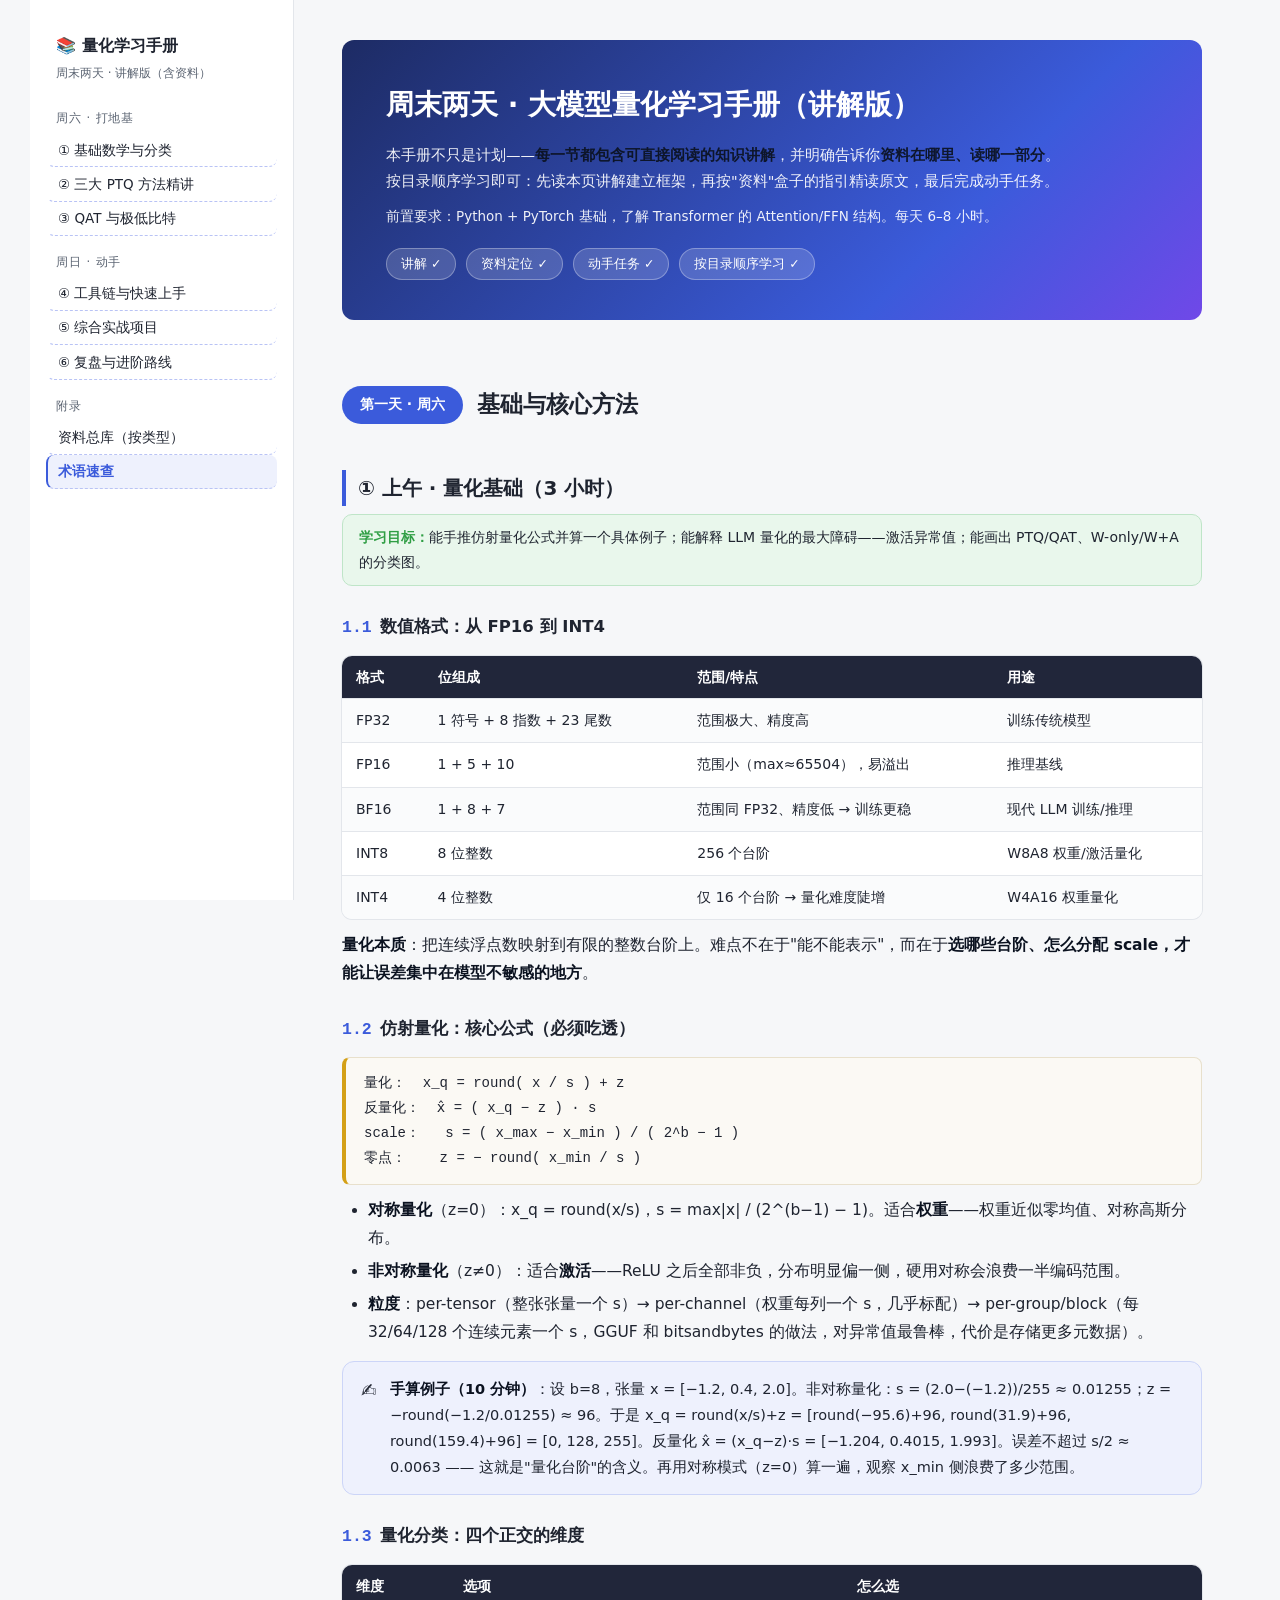
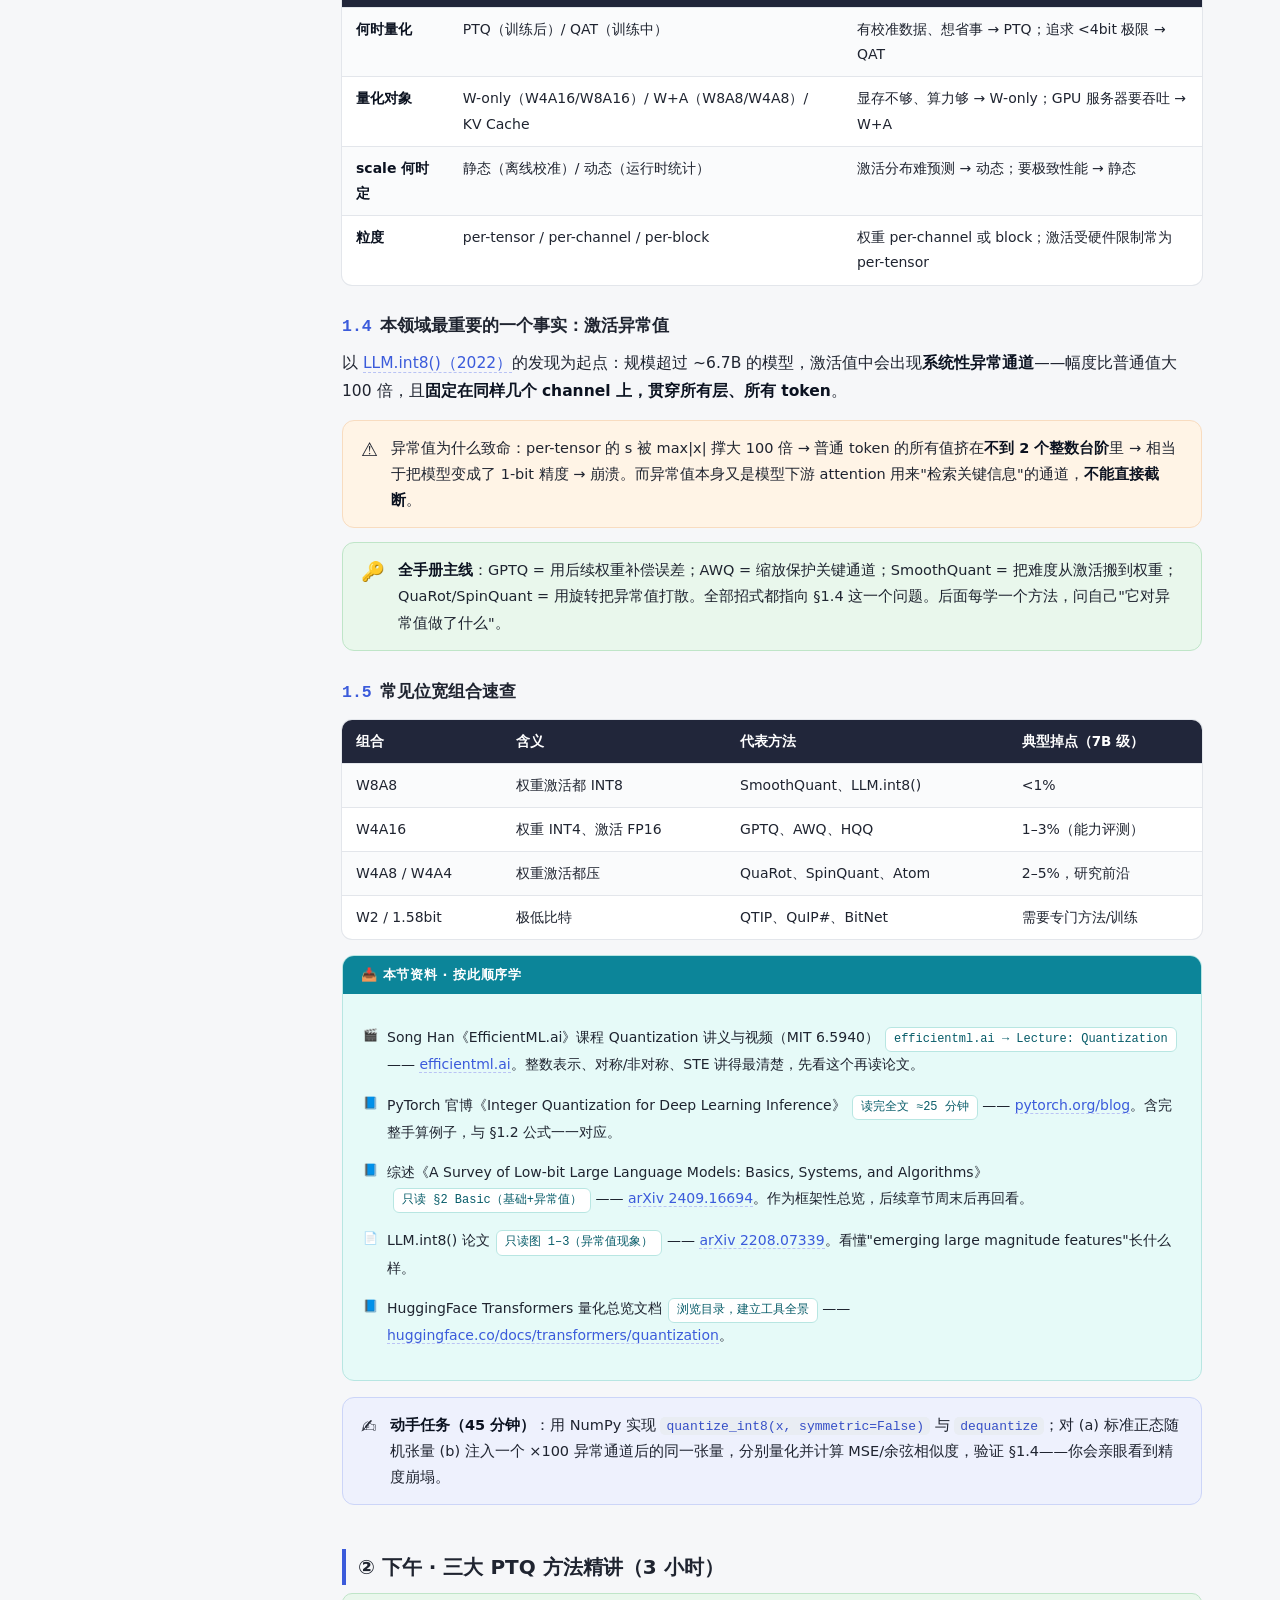
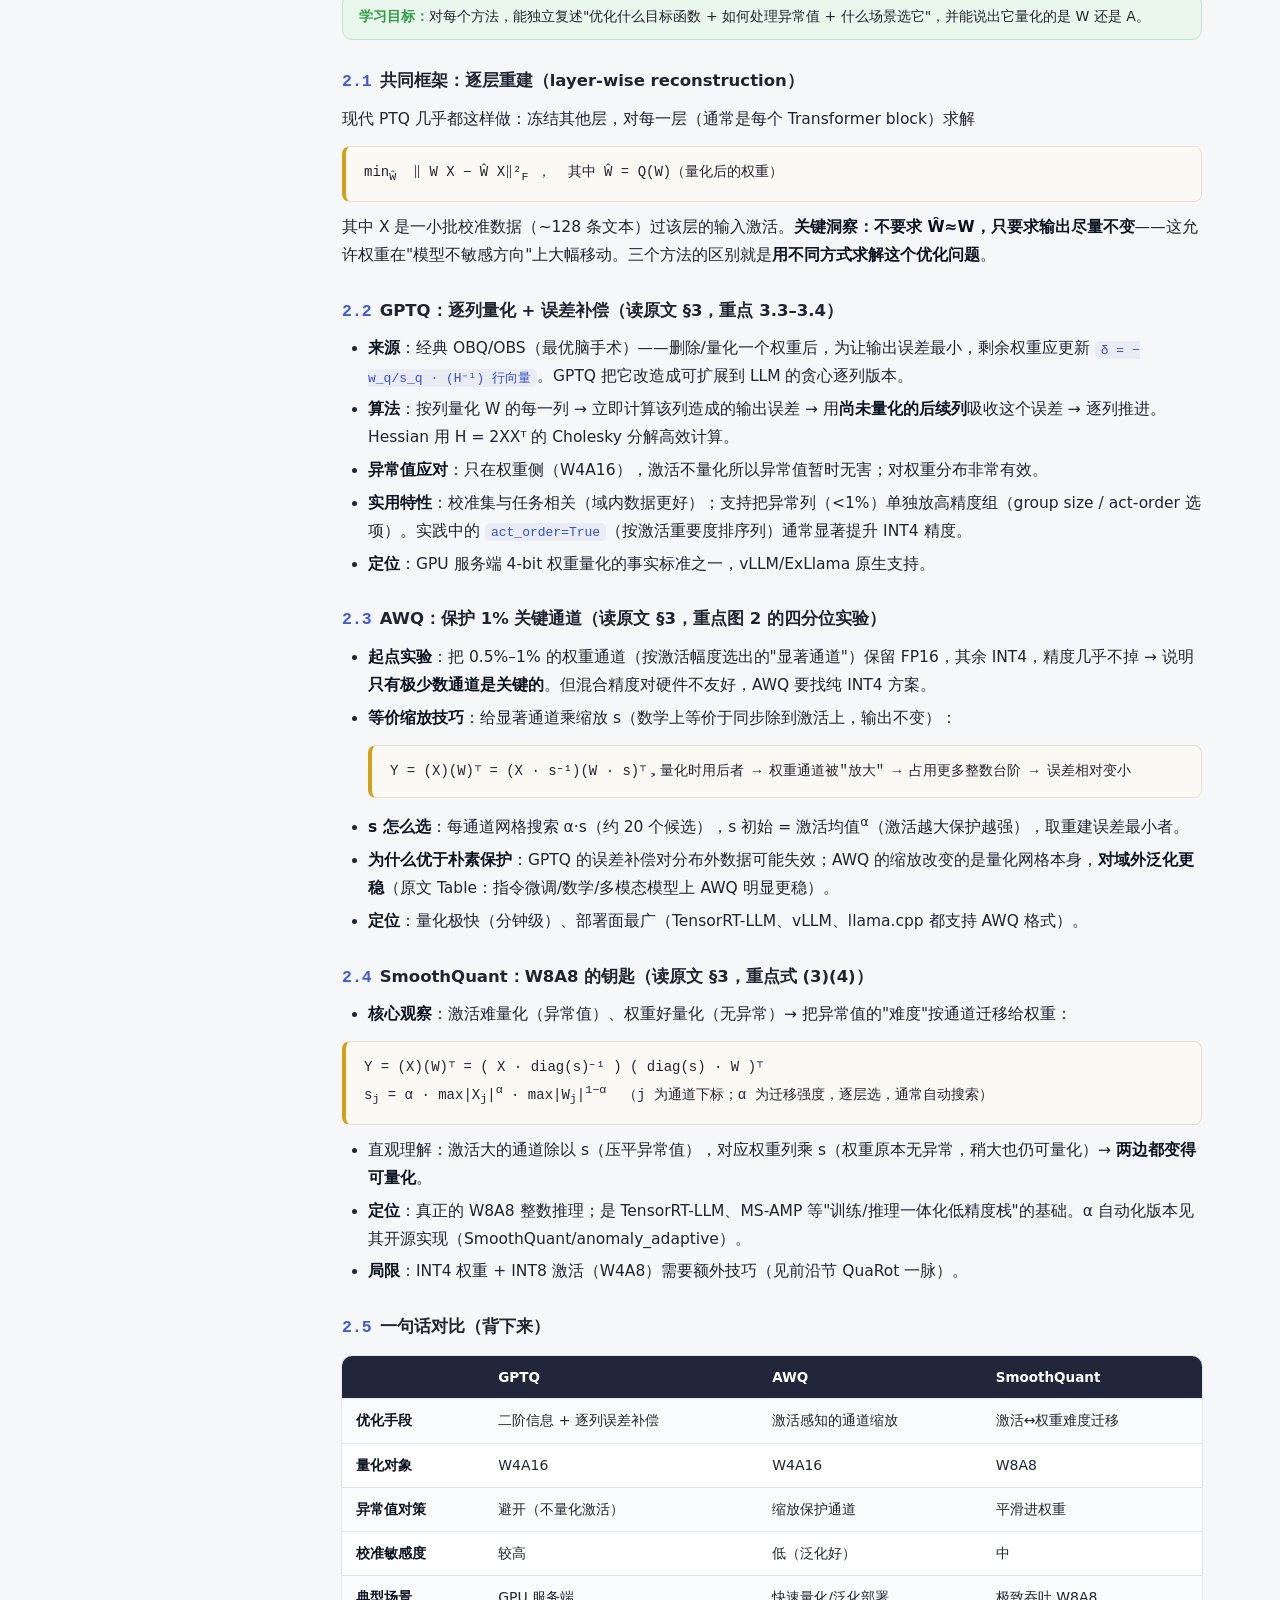
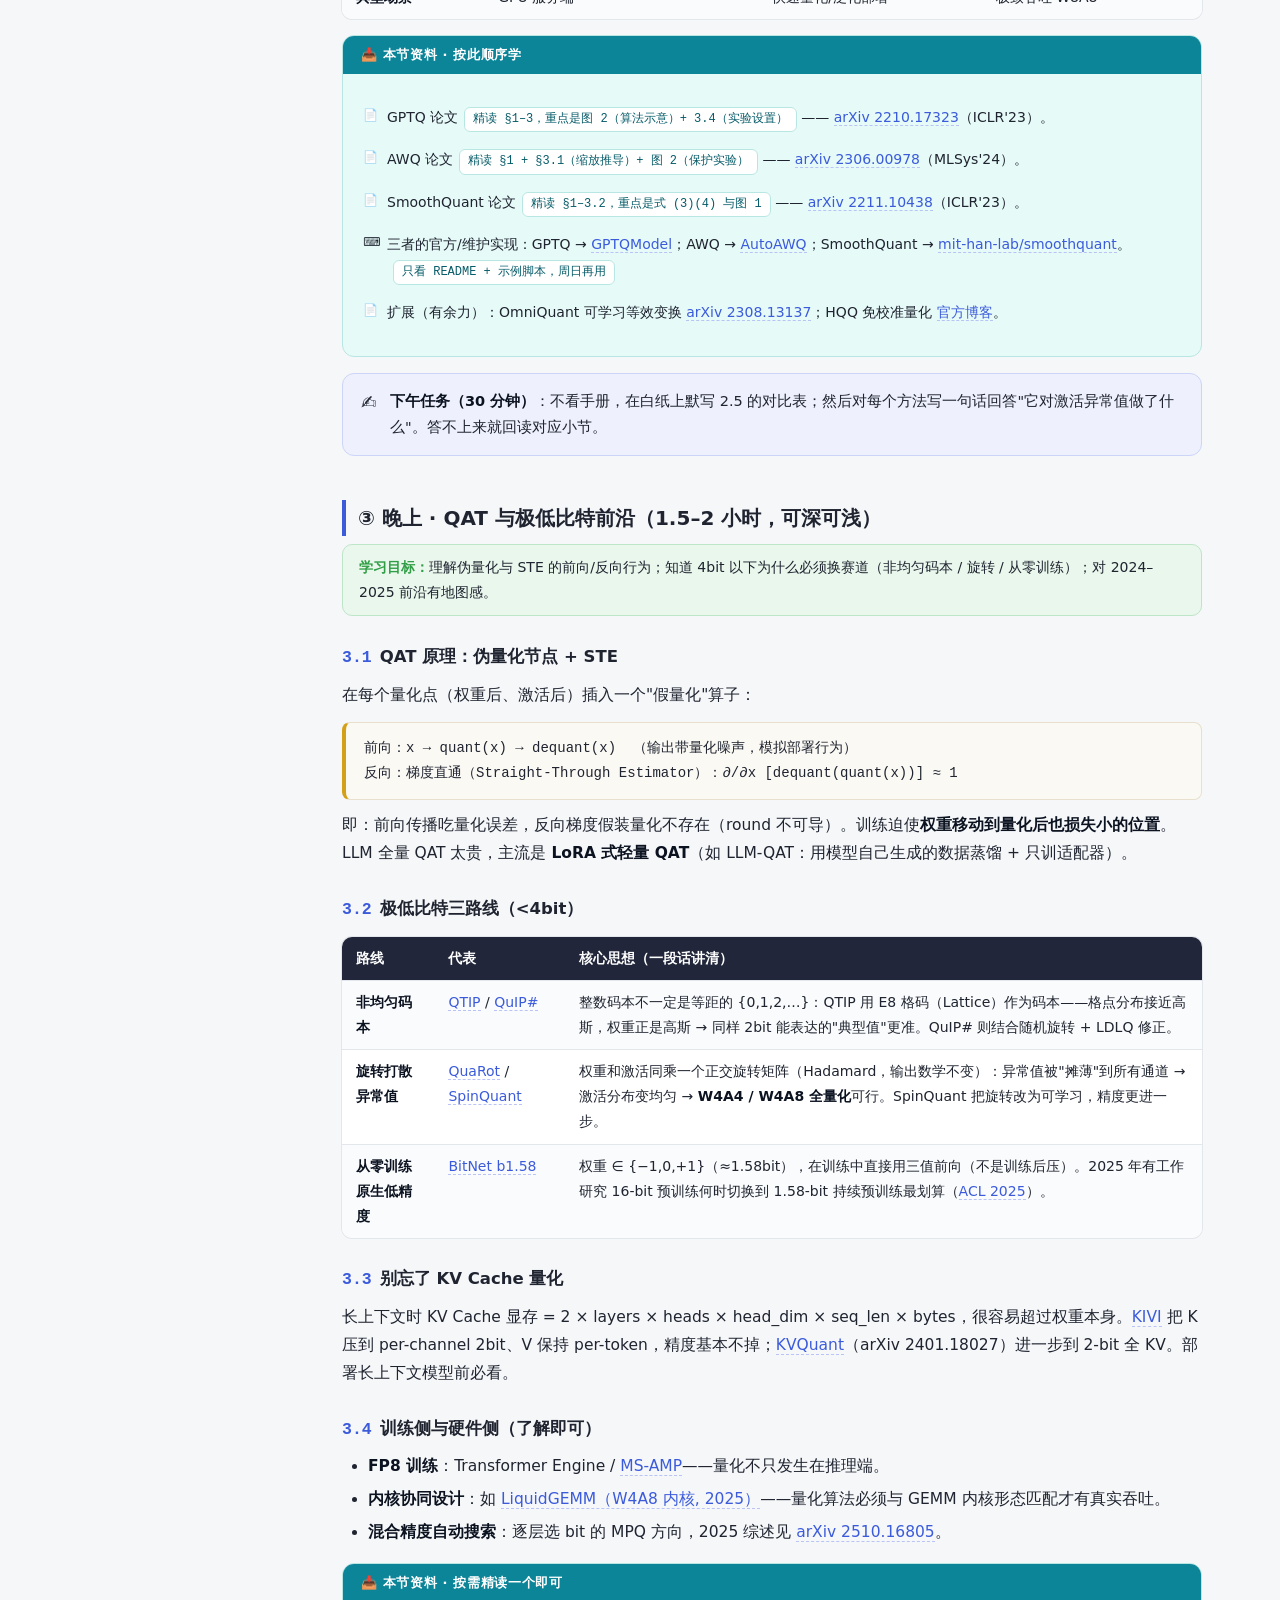
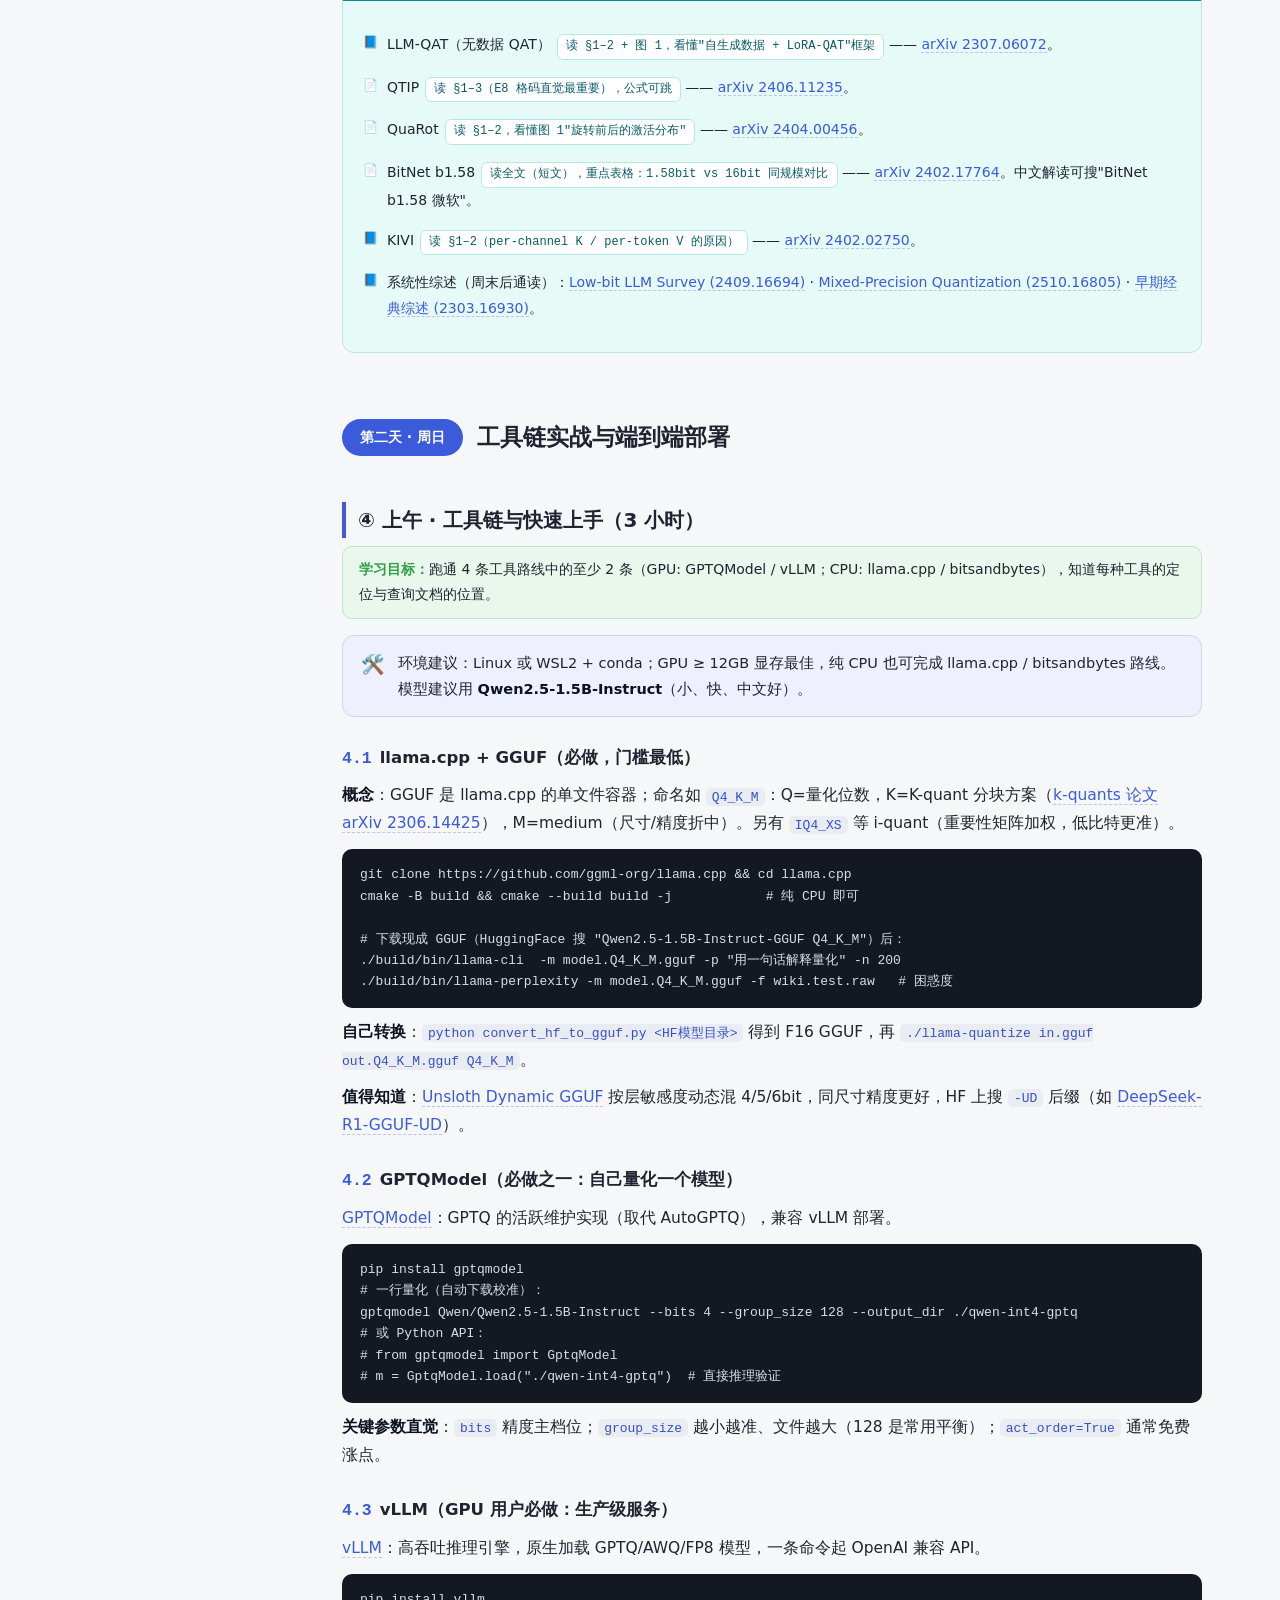
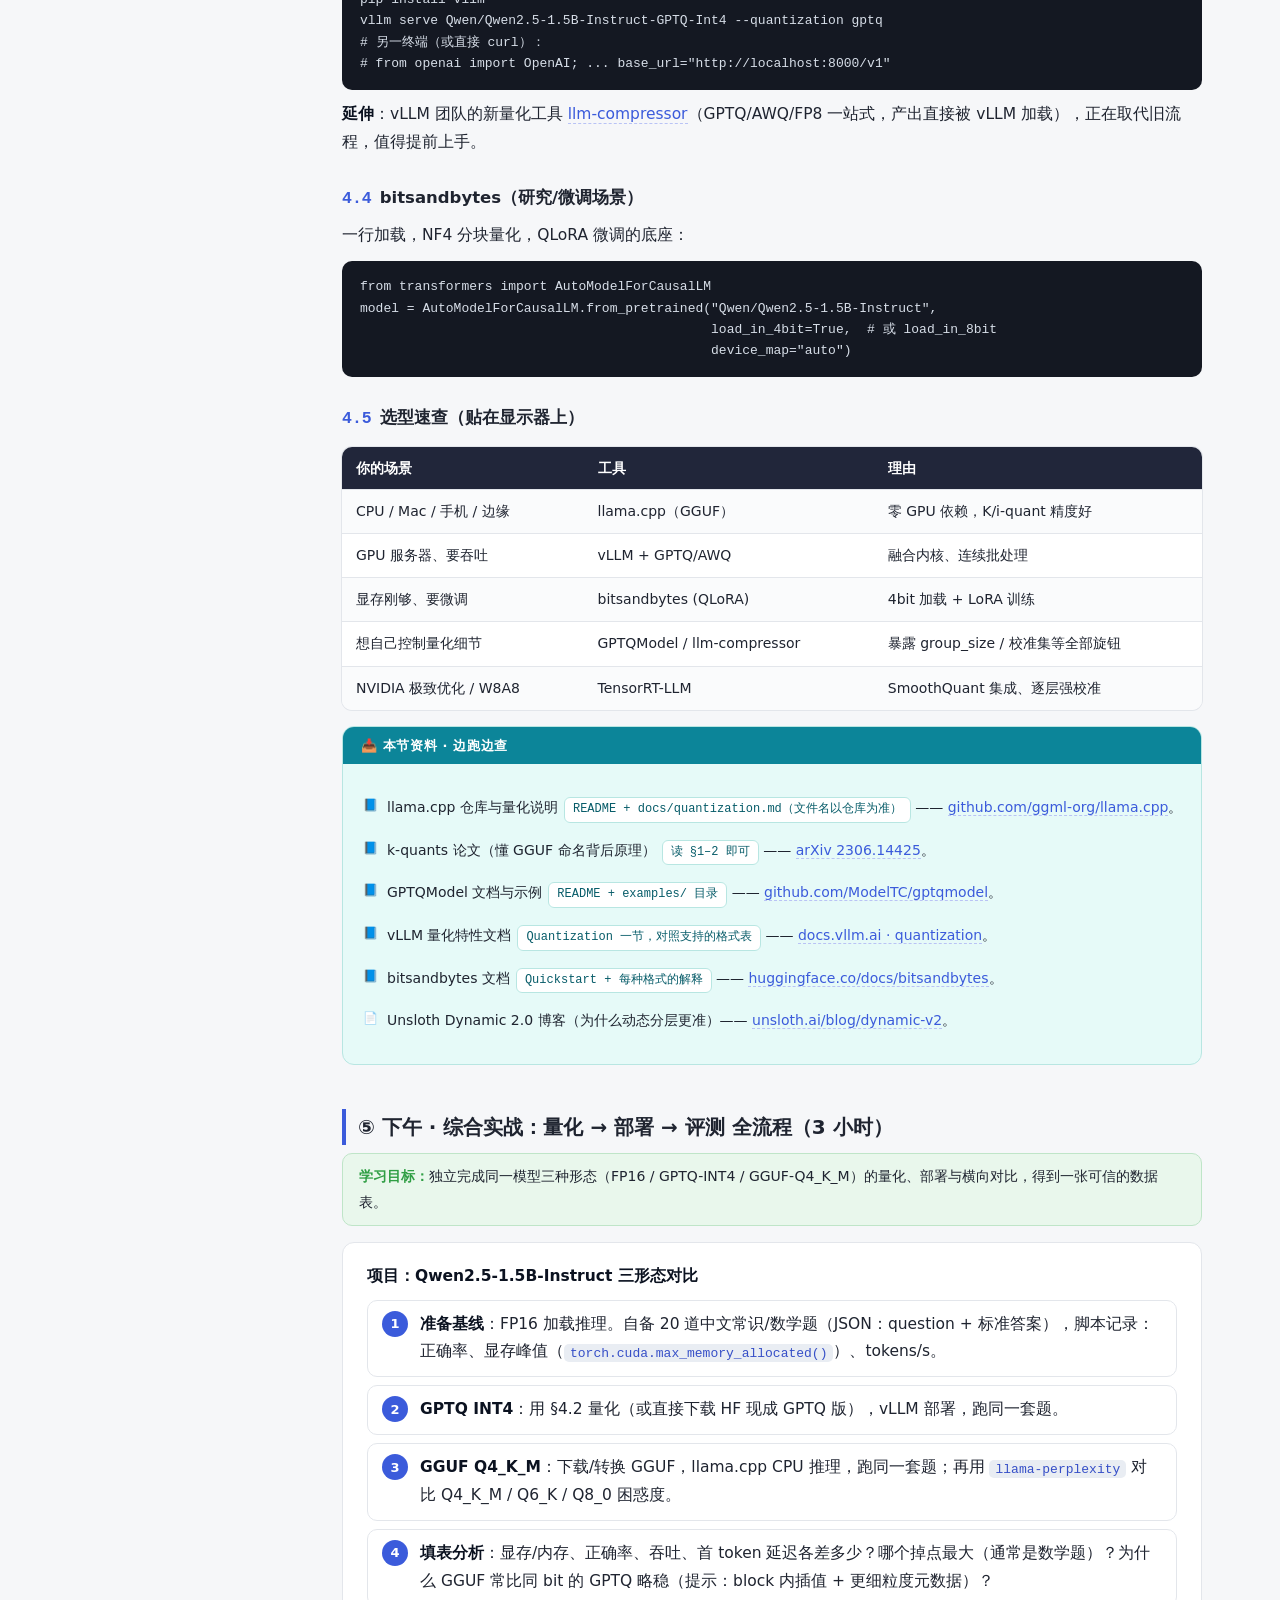
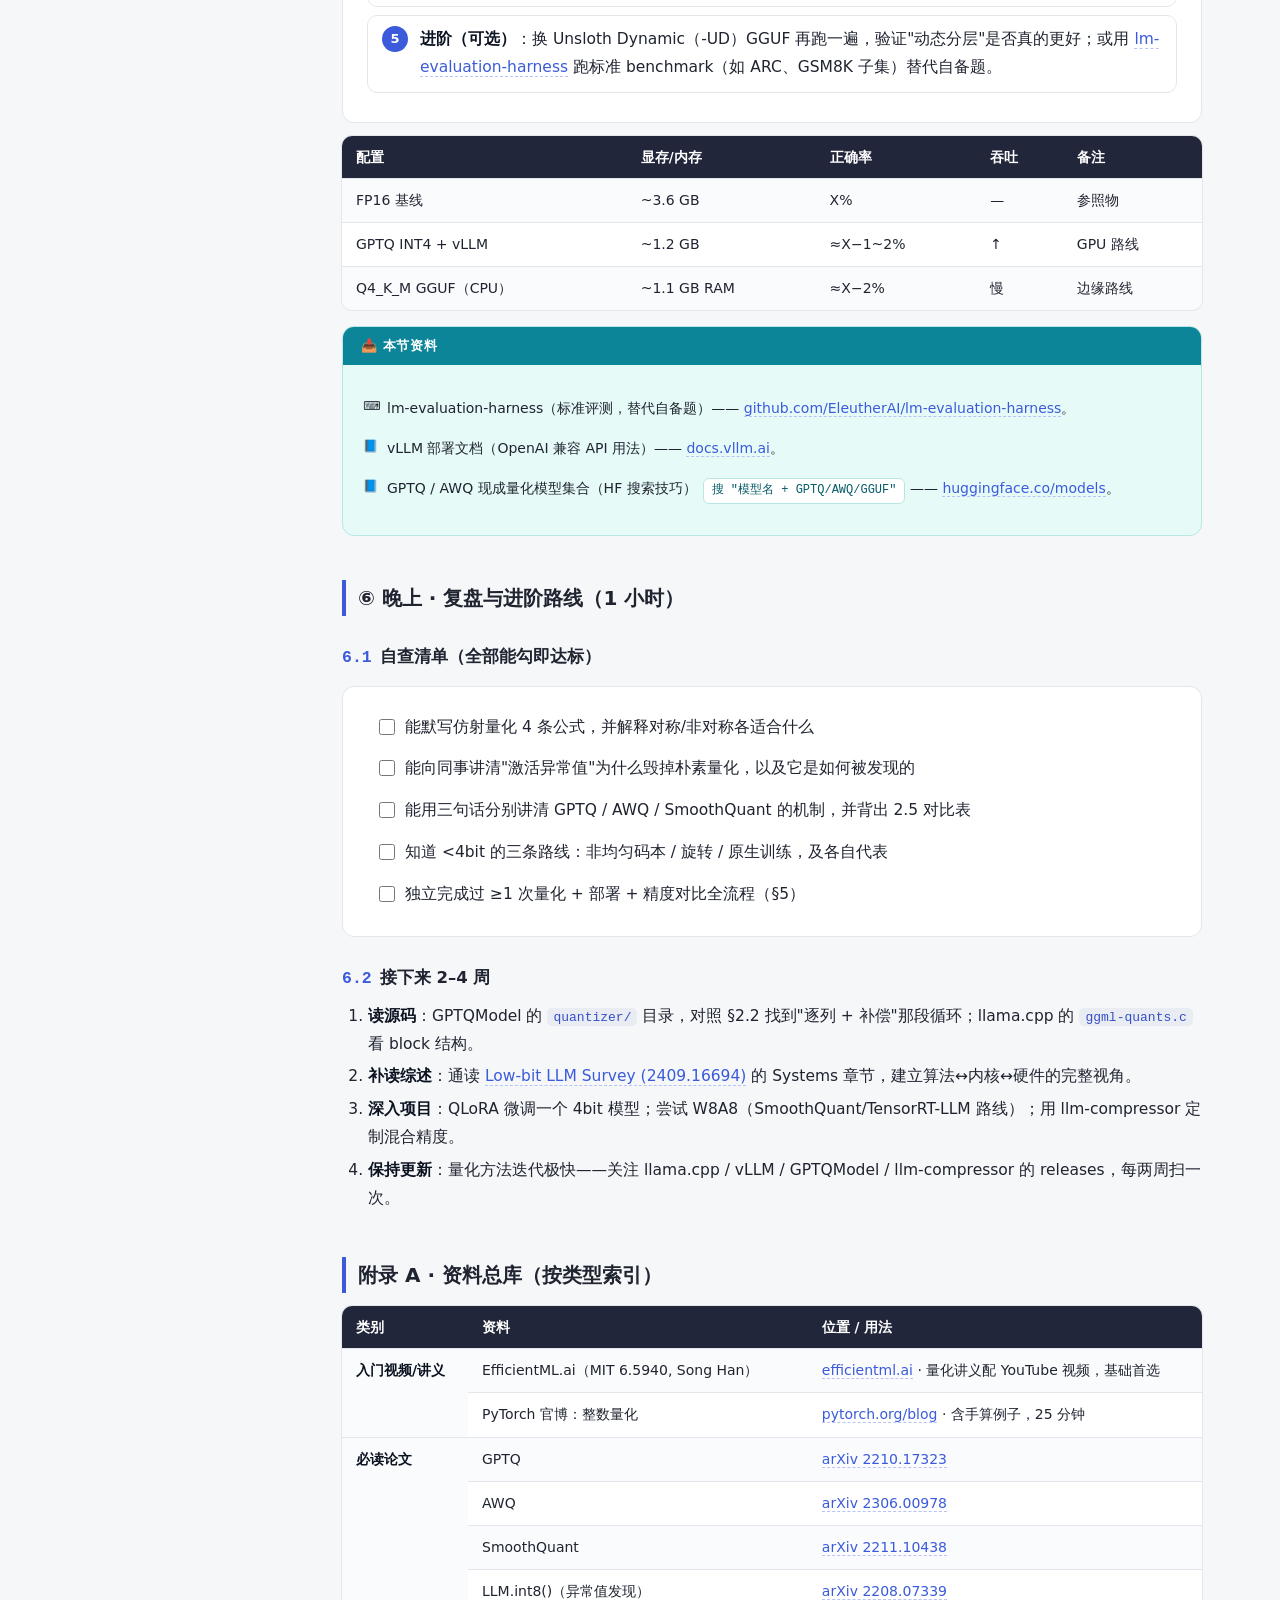
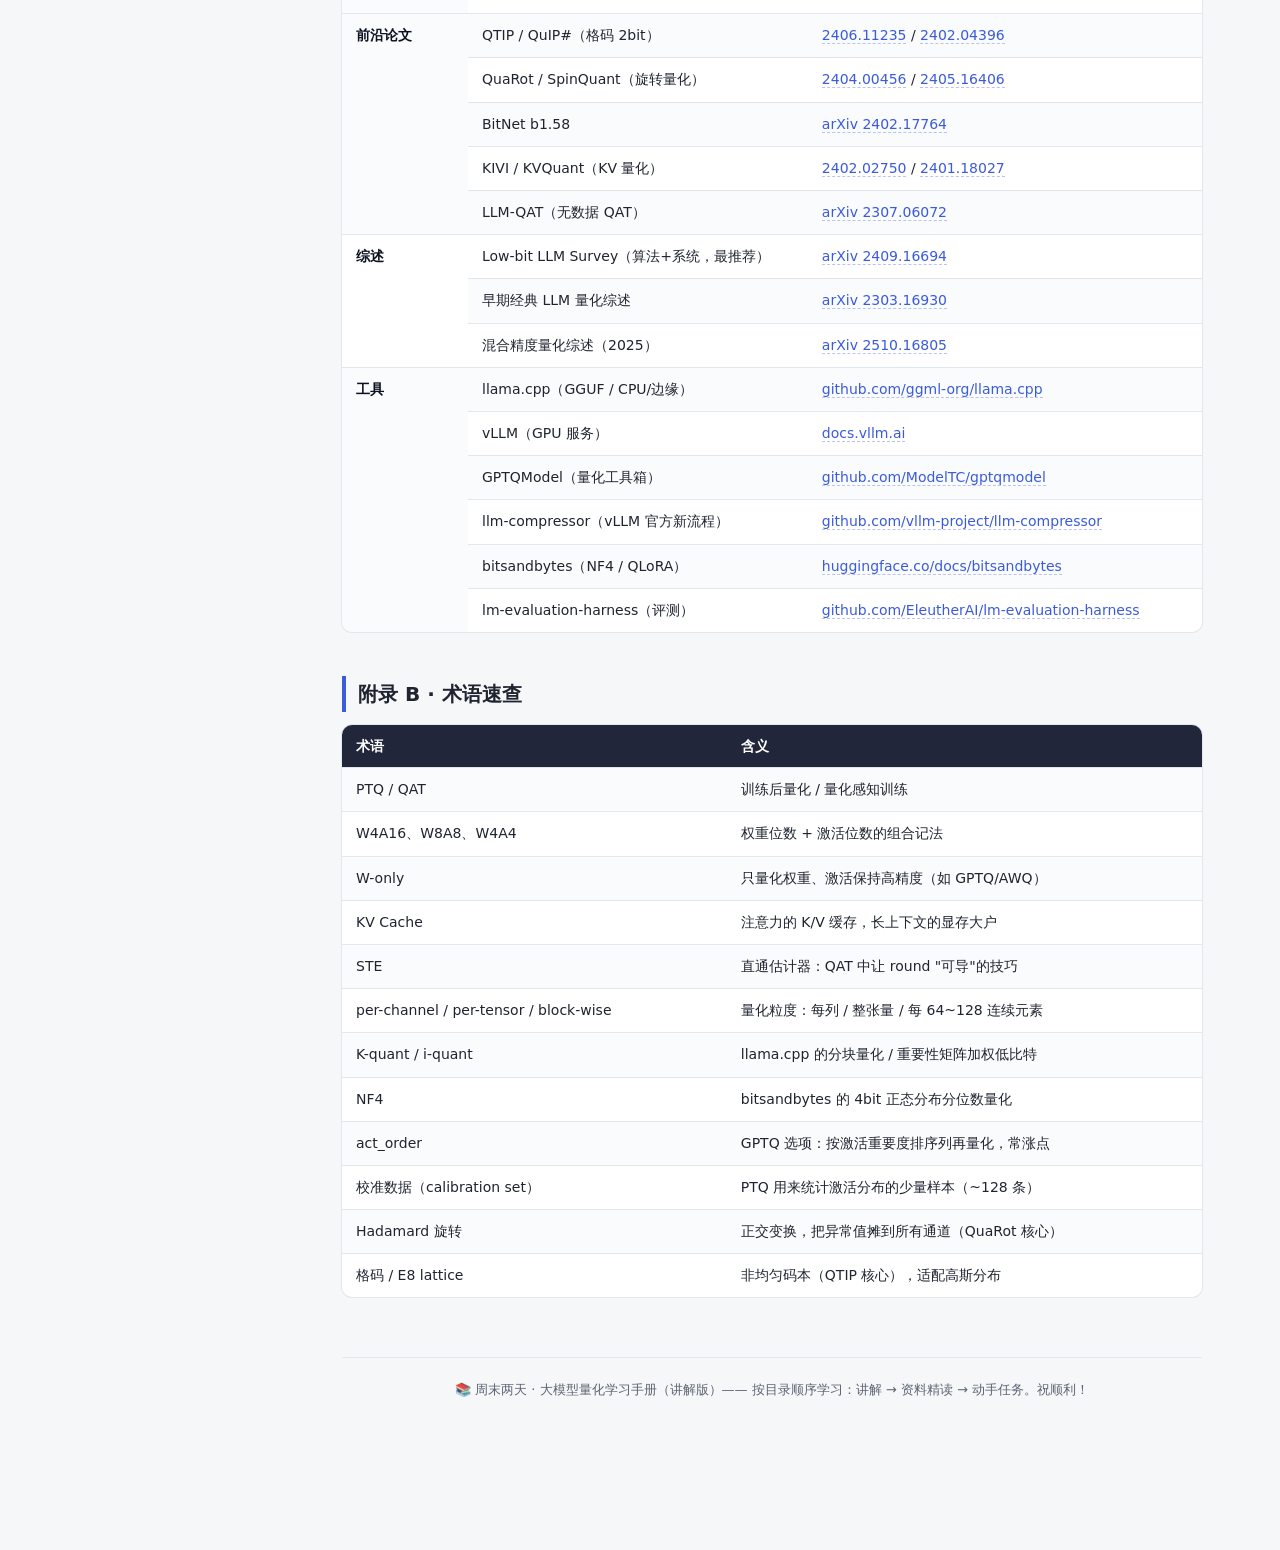
==== commit d1134511: "Update 量化学习.html" ====
--- a/量化学习.html
+++ b/量化学习.html
@@ -3,474 +3,473 @@
 <head>
 <meta charset="UTF-8">
 <meta name="viewport" content="width=device-width, initial-scale=1.0">
-<title>周末两天 · 大模型量化学习手册</title>
+<title>周末两天 · 大模型量化学习手册（讲解版）</title>
 <style>
   :root {
-    --bg: #f6f7f9;
-    --surface: #ffffff;
-    --ink: #1f2430;
-    --muted: #5b6472;
-    --brand: #3b5bdb;
-    --brand-soft: #eef1fd;
-    --accent: #e8590c;
-    --accent-soft: #fff4e6;
-    --line: #e3e6eb;
-    --code-bg: #141822;
-    --code-ink: #d7dee8;
-    --ok: #2f9e44;
-    --ok-soft: #e9f7ec;
-    --radius: 12px;
-    --mono: "JetBrains Mono", "Cascadia Code", Consolas, monospace;
+    --bg: #f6f7f9; --surface: #fff; --ink: #1f2430; --muted: #5b6472;
+    --brand: #3b5bdb; --brand-soft: #eef1fd; --accent: #e8590c; --accent-soft: #fff4e6;
+    --line: #e3e6eb; --code-bg: #141822; --code-ink: #d7dee8;
+    --ok: #2f9e44; --ok-soft: #e9f7ec; --mat: #0c8599; --mat-soft: #e6faf8;
+    --radius: 12px; --mono: "JetBrains Mono", Consolas, monospace;
   }
   * { box-sizing: border-box; margin: 0; padding: 0; }
   html { scroll-behavior: smooth; }
-  body {
-    font-family: "Segoe UI", "PingFang SC", "Microsoft YaHei", system-ui, sans-serif;
-    background: var(--bg);
-    color: var(--ink);
-    line-height: 1.75;
-    font-size: 15.5px;
-  }
-
-  /* ===== Layout ===== */
-  .layout { display: flex; max-width: 1200px; margin: 0 auto; }
-  aside {
-    width: 260px; flex-shrink: 0; position: sticky; top: 0;
-    height: 100vh; overflow-y: auto; padding: 28px 18px;
-    border-right: 1px solid var(--line);
-    background: var(--surface);
-  }
+  body { font-family: "Segoe UI", "PingFang SC", "Microsoft YaHei", system-ui, sans-serif; background: var(--bg); color: var(--ink); line-height: 1.8; font-size: 15.5px; }
+  .layout { display: flex; max-width: 1220px; margin: 0 auto; }
+  aside { width: 264px; flex-shrink: 0; position: sticky; top: 0; height: 100vh; overflow-y: auto; padding: 28px 16px; border-right: 1px solid var(--line); background: var(--surface); }
   main { flex: 1; min-width: 0; padding: 40px 48px 120px; }
-
-  /* ===== Sidebar ===== */
-  .logo { font-weight: 700; font-size: 17px; padding: 6px 10px 2px; }
+  .logo { font-weight: 700; font-size: 16px; padding: 4px 10px; }
   .logo .sub { display: block; font-size: 12px; color: var(--muted); font-weight: 400; margin-top: 2px; }
-  .toc { margin-top: 22px; font-size: 13.5px; }
-  .toc .group { font-size: 11.5px; letter-spacing: .08em; color: var(--muted); text-transform: uppercase; margin: 18px 0 6px; padding-left: 10px; }
-  .toc a { display: block; padding: 5px 10px; border-radius: 8px; color: var(--ink); text-decoration: none; border-left: 2px solid transparent; }
+  .toc { margin-top: 20px; font-size: 13.5px; }
+  .toc .group { font-size: 11.5px; letter-spacing: .08em; color: var(--muted); text-transform: uppercase; margin: 16px 0 4px; padding-left: 10px; }
+  .toc a { display: block; padding: 4.5px 10px; border-radius: 8px; color: var(--ink); text-decoration: none; border-left: 2px solid transparent; }
   .toc a:hover { background: var(--brand-soft); color: var(--brand); }
   .toc a.active { background: var(--brand-soft); color: var(--brand); border-left-color: var(--brand); font-weight: 600; }
-
-  /* ===== Hero ===== */
-  .hero { background: linear-gradient(135deg, #1d2b64 0%, #3b5bdb 70%, #7048e8 100%); color: #fff; border-radius: var(--radius); padding: 44px 44px 40px; margin-bottom: 36px; }
-  .hero h1 { font-size: 30px; letter-spacing: .5px; }
-  .hero p { margin-top: 14px; max-width: 640px; opacity: .92; font-size: 15px; }
-  .hero .tags { margin-top: 22px; display: flex; flex-wrap: wrap; gap: 10px; }
+  .hero { background: linear-gradient(135deg, #1d2b64 0%, #3b5bdb 70%, #7048e8 100%); color: #fff; border-radius: var(--radius); padding: 40px 44px; margin-bottom: 36px; }
+  .hero h1 { font-size: 28px; } .hero p { margin-top: 12px; max-width: 680px; opacity: .92; font-size: 14.5px; }
+  .hero .tags { margin-top: 20px; display: flex; flex-wrap: wrap; gap: 10px; }
   .hero .tag { background: rgba(255,255,255,.16); border: 1px solid rgba(255,255,255,.3); padding: 4px 14px; border-radius: 999px; font-size: 12.5px; }
-  .hero .tag.hot { background: rgba(255,255,255,.28); font-weight: 600; }
-
-  /* ===== Sections ===== */
-  section { margin: 44px 0; scroll-margin-top: 20px; }
-  .day-banner { display: flex; align-items: center; gap: 14px; margin: 60px 0 8px; }
+  section { margin: 44px 0; scroll-margin-top: 16px; }
+  .day-banner { display: flex; align-items: center; gap: 14px; margin: 64px 0 6px; }
   .day-banner .pill { background: var(--brand); color: #fff; font-weight: 700; padding: 6px 18px; border-radius: 999px; font-size: 14px; white-space: nowrap; }
-  .day-banner h2 { font-size: 24px; }
-  h3 { font-size: 20px; margin: 34px 0 14px; padding-left: 12px; border-left: 4px solid var(--brand); }
-  h4 { font-size: 16.5px; margin: 26px 0 10px; }
+  .day-banner h2 { font-size: 23px; }
+  h3 { font-size: 20px; margin: 34px 0 6px; padding-left: 12px; border-left: 4px solid var(--brand); }
+  .goal { background: var(--ok-soft); border: 1px solid #bfe5c8; border-radius: 10px; padding: 10px 16px; font-size: 14px; margin: 8px 0 16px; }
+  .goal b { color: var(--ok); }
+  h4 { font-size: 16.5px; margin: 26px 0 8px; }
   h4 .num { color: var(--brand); font-family: var(--mono); margin-right: 8px; }
-  p { margin: 10px 0; }
-  ul, ol { padding-left: 26px; margin: 10px 0; }
-  li { margin: 6px 0; }
+  p { margin: 9px 0; } ul, ol { padding-left: 26px; margin: 9px 0; } li { margin: 5px 0; }
   strong { color: #0b1220; }
   a { color: var(--brand); text-decoration: none; border-bottom: 1px dashed #b9c3f5; }
   a:hover { border-bottom-style: solid; }
-
-  /* ===== Cards ===== */
-  .card { background: var(--surface); border: 1px solid var(--line); border-radius: var(--radius); padding: 22px 26px; margin: 14px 0; }
-  .grid-2 { display: grid; grid-template-columns: 1fr 1fr; gap: 14px; }
-  .grid-3 { display: grid; grid-template-columns: repeat(3, 1fr); gap: 14px; }
-  @media (max-width: 900px) { .grid-2, .grid-3 { grid-template-columns: 1fr; } aside { display: none; } main { padding: 24px 18px; } .hero { padding: 30px 24px; } .hero h1 { font-size: 24px; } }
-
-  .method { position: relative; overflow: hidden; }
-  .method::before { content: ""; position: absolute; left: 0; top: 0; bottom: 0; width: 4px; background: var(--brand); }
-  .method.awq::before { background: var(--accent); }
-  .method.smooth::before { background: var(--ok); }
-  .method .title { font-weight: 700; font-size: 16px; }
-  .method .meta { font-size: 12.5px; color: var(--muted); margin: 2px 0 8px; font-family: var(--mono); }
-  .badge { display: inline-block; font-size: 11.5px; font-weight: 700; padding: 1px 10px; border-radius: 999px; margin-left: 8px; vertical-align: 2px; }
-  .badge.must { background: #fdeeee; color: #c92a2a; }
-
-  /* ===== Callout ===== */
-  .callout { display: flex; gap: 14px; border-radius: var(--radius); padding: 16px 20px; margin: 16px 0; font-size: 14.5px; }
-  .callout .icon { font-size: 20px; line-height: 1.4; }
+  .card { background: var(--surface); border: 1px solid var(--line); border-radius: var(--radius); padding: 20px 24px; margin: 13px 0; }
+  .callout { display: flex; gap: 13px; border-radius: var(--radius); padding: 14px 18px; margin: 14px 0; font-size: 14.5px; }
+  .callout .icon { font-size: 19px; line-height: 1.5; }
   .callout.tip { background: var(--brand-soft); border: 1px solid #ccd5f8; }
-  .callout.warn { background: var(--accent-soft); border: 1px solid #f8dcC0; }
+  .callout.warn { background: var(--accent-soft); border: 1px solid #f8dcc0; }
   .callout.key { background: var(--ok-soft); border: 1px solid #bfe5c8; }
-
-  /* ===== Code ===== */
-  pre { background: var(--code-bg); color: var(--code-ink); border-radius: 10px; padding: 16px 18px; overflow-x: auto; font-family: var(--mono); font-size: 13px; line-height: 1.65; margin: 12px 0; }
+  /* 资料盒 */
+  .mat { background: var(--mat-soft); border: 1px solid #b8e6e2; border-radius: var(--radius); margin: 16px 0; overflow: hidden; }
+  .mat .mat-head { background: #0c8599; color: #fff; padding: 7px 18px; font-size: 13px; font-weight: 700; letter-spacing: .05em; }
+  .mat ul { list-style: none; padding: 12px 18px; }
+  .mat li { padding: 5px 0 5px 26px; position: relative; font-size: 14px; }
+  .mat li::before { content: "📄"; position: absolute; left: 2px; font-size: 12px; }
+  .mat li.video::before { content: "🎬"; } .mat li.code::before { content: "⌨"; } .mat li.doc::before { content: "📘"; }
+  .mat .where { display: inline-block; font-size: 12px; background: #fff; border: 1px solid #b8e6e2; color: #075c69; border-radius: 6px; padding: 1px 8px; margin-left: 6px; font-family: var(--mono); }
+  pre { background: var(--code-bg); color: var(--code-ink); border-radius: 10px; padding: 15px 18px; overflow-x: auto; font-family: var(--mono); font-size: 13px; line-height: 1.65; margin: 11px 0; }
   code { font-family: var(--mono); font-size: 13px; background: #e9edf3; border-radius: 5px; padding: 1.5px 6px; color: #364fc7; }
   pre code { background: none; padding: 0; color: inherit; }
-  .code-label { font-size: 12px; color: var(--muted); font-family: var(--mono); margin: 14px 0 -8px; }
-
-  /* ===== Tables ===== */
-  table { border-collapse: collapse; width: 100%; margin: 14px 0; background: var(--surface); border-radius: var(--radius); overflow: hidden; font-size: 14px; box-shadow: 0 0 0 1px var(--line); }
-  th { background: #21263a; color: #fff; text-align: left; padding: 10px 14px; font-weight: 600; font-size: 13.5px; }
-  td { padding: 10px 14px; border-top: 1px solid var(--line); vertical-align: top; }
+  .math { background: #fbf9f4; border: 1px solid #e8e0cc; border-left: 4px solid #d4a017; border-radius: 8px; padding: 13px 18px; margin: 12px 0; font-family: var(--mono); font-size: 14px; overflow-x: auto; }
+  table { border-collapse: collapse; width: 100%; margin: 13px 0; background: var(--surface); border-radius: 10px; overflow: hidden; font-size: 14px; box-shadow: 0 0 0 1px var(--line); }
+  th { background: #21263a; color: #fff; text-align: left; padding: 9px 14px; font-weight: 600; font-size: 13.5px; }
+  td { padding: 9px 14px; border-top: 1px solid var(--line); vertical-align: top; }
   tr:nth-child(even) td { background: #fafbfc; }
-  td .dim { color: var(--muted); }
-
-  /* ===== Schedule timeline ===== */
-  .sched { display: grid; grid-template-columns: 1fr; gap: 8px; margin: 14px 0; }
-  .sched-row { display: grid; grid-template-columns: 130px 1fr 1fr; gap: 12px; background: var(--surface); border: 1px solid var(--line); border-radius: 10px; padding: 12px 18px; align-items: center; }
-  .sched-row .when { font-weight: 700; color: var(--brand); font-size: 13.5px; }
-  .sched-row .what { font-size: 14.5px; }
-  .sched-row .out { font-size: 13px; color: var(--muted); border-left: 2px solid var(--line); padding-left: 12px; }
-  @media (max-width: 900px) { .sched-row { grid-template-columns: 1fr; } .sched-row .out { border-left: none; padding-left: 0; } }
-
-  /* ===== Checklists ===== */
-  .check label { display: flex; gap: 10px; align-items: flex-start; cursor: pointer; padding: 8px 12px; border-radius: 8px; }
+  .check label { display: flex; gap: 10px; align-items: flex-start; cursor: pointer; padding: 7px 12px; border-radius: 8px; }
   .check label:hover { background: var(--brand-soft); }
   .check input { margin-top: 5px; accent-color: var(--ok); width: 16px; height: 16px; flex-shrink: 0; }
   .check input:checked + span { color: var(--muted); text-decoration: line-through; }
-
-  /* ===== Flow diagram ===== */
-  .flow { background: var(--code-bg); color: #c6d0e0; font-family: var(--mono); white-space: pre; font-size: 12.5px; }
-
+  .steps ol { counter-reset: step; list-style: none; padding-left: 0; }
+  .steps li { counter-increment: step; position: relative; padding: 10px 14px 10px 52px; background: var(--surface); border: 1px solid var(--line); border-radius: 10px; margin: 8px 0; }
+  .steps li::before { content: counter(step); position: absolute; left: 14px; top: 10px; width: 26px; height: 26px; background: var(--brand); color: #fff; border-radius: 50%; display: flex; align-items: center; justify-content: center; font-size: 13px; font-weight: 700; }
   footer { margin-top: 60px; padding-top: 20px; border-top: 1px solid var(--line); color: var(--muted); font-size: 13px; text-align: center; }
   .progress-wrap { position: fixed; top: 0; left: 0; height: 3px; background: linear-gradient(90deg, #3b5bdb, #7048e8); width: 0%; z-index: 99; transition: width .1s; }
+  @media (max-width: 900px) { aside { display: none; } main { padding: 22px 16px; } .hero { padding: 26px 20px; } .hero h1 { font-size: 22px; } }
 </style>
 </head>
 <body>
 <div class="progress-wrap" id="progress"></div>
 <div class="layout">
-
-<!-- ================= Sidebar TOC ================= -->
 <aside>
-  <div class="logo">📚 量化学习手册<span class="sub">周末两天速通版 · Weekend Edition</span></div>
+  <div class="logo">📚 量化学习手册<span class="sub">周末两天 · 讲解版（含资料）</span></div>
   <nav class="toc">
-    <div class="group">总览</div>
-    <a href="#overview">📅 时间表</a>
-    <div class="group">周六 · 基础与方法</div>
-    <a href="#d1-am">① 量化数学基础</a>
-    <a href="#d1-pm">② 三大 PTQ 方法</a>
-    <a href="#d1-eve">③ QAT 与前沿</a>
-    <div class="group">周日 · 工具与实战</div>
-    <a href="#d2-am">④ 常用工具链</a>
-    <a href="#d2-pm">⑤ 综合实战项目</a>
-    <a href="#d2-eve">⑥ 复盘与路线图</a>
+    <div class="group">周六 · 打地基</div>
+    <a href="#s1">① 基础数学与分类</a>
+    <a href="#s2">② 三大 PTQ 方法精讲</a>
+    <a href="#s3">③ QAT 与极低比特</a>
+    <div class="group">周日 · 动手</div>
+    <a href="#s4">④ 工具链与快速上手</a>
+    <a href="#s5">⑤ 综合实战项目</a>
+    <a href="#s6">⑥ 复盘与进阶路线</a>
     <div class="group">附录</div>
+    <a href="#lib">资料总库（按类型）</a>
     <a href="#glossary">术语速查</a>
-    <a href="#refs">参考资料</a>
   </nav>
 </aside>
 
-<!-- ================= Main ================= -->
 <main>
-
 <div class="hero">
-  <h1>周末两天 · 大模型量化学习手册</h1>
-  <p>目标：利用一个周末（两天，每天约 6–8 小时），从零建立模型量化的完整知识框架，掌握主流 PTQ / QAT 方法、了解 2024–2025 最新技术方向，并亲手用常用工具完成一次真实模型的量化与部署。</p>
-  <p style="font-size:13.5px; margin-top:6px;">适合读者：会 Python 与 PyTorch、了解 Transformer 基本结构的工程师 / 学生。</p>
-  <div class="tags">
-    <span class="tag hot">GPTQ / AWQ / SmoothQuant</span>
-    <span class="tag">BitNet b1.58 · QTIP · SpinQuant</span>
-    <span class="tag">llama.cpp · vLLM · GPTQModel</span>
-    <span class="tag">动手实战 ✓</span>
-  </div>
+  <h1>周末两天 · 大模型量化学习手册（讲解版）</h1>
+  <p>本手册不只是计划——<strong>每一节都包含可直接阅读的知识讲解</strong>，并明确告诉你<strong>资料在哪里、读哪一部分</strong>。按目录顺序学习即可：先读本页讲解建立框架，再按"资料"盒子的指引精读原文，最后完成动手任务。</p>
+  <p style="font-size:13.5px;margin-top:6px;">前置要求：Python + PyTorch 基础，了解 Transformer 的 Attention/FFN 结构。每天 6–8 小时。</p>
+  <div class="tags"><span class="tag">讲解 ✓</span><span class="tag">资料定位 ✓</span><span class="tag">动手任务 ✓</span><span class="tag">按目录顺序学习 ✓</span></div>
 </div>
 
-<!-- ===== Overview ===== -->
-<section id="overview">
-  <div class="day-banner"><span class="pill">📅 总览</span><h2>两天时间表</h2></div>
-  <div class="sched">
-    <div class="sched-row"><div class="when">周六上午</div><div class="what">量化数学基础与定点表示</div><div class="out">产出：能手算一个量化例子</div></div>
-    <div class="sched-row"><div class="when">周六下午</div><div class="what">主流 PTQ 方法（GPTQ / AWQ / SmoothQuant）</div><div class="out">产出：理解各方法适用场景</div></div>
-    <div class="sched-row"><div class="when">周六晚上</div><div class="what">QAT 与极低比特（BitNet / QTIP 等）</div><div class="out">产出：看懂 2-bit / 1.58-bit 路线</div></div>
-    <div class="sched-row"><div class="when">周日上午</div><div class="what">工具链实战（GPTQModel / llama.cpp / vLLM / bitsandbytes）</div><div class="out">产出：亲手量化一个小模型</div></div>
-    <div class="sched-row"><div class="when">周日下午</div><div class="what">评估、部署与综合项目</div><div class="out">产出：跑通端到端流程</div></div>
-    <div class="sched-row"><div class="when">周日晚上</div><div class="what">复盘 + 进阶路线图</div><div class="out">产出：制定下一阶段计划</div></div>
-  </div>
-</section>
-
-<!-- ================= DAY 1 ================= -->
+<!-- ================================================================ -->
 <div class="day-banner"><span class="pill">第一天 · 周六</span><h2>基础与核心方法</h2></div>
 
-<section id="d1-am">
-  <h3>上午 · 量化基础（约 3 小时）</h3>
-
-  <h4><span class="num">1.1</span>为什么需要量化？</h4>
-  <ul>
-    <li>大模型参数以 FP16 / BF16 存储，<strong>7B 模型仅权重就需 ~14 GB 显存</strong>。</li>
-    <li>量化（Quantization）= 用更少比特表示权重 / 激活值（如 INT8、INT4），收益：
-      <ul>
-        <li><strong>显存 / 内存降为 1/2 ~ 1/8</strong></li>
-        <li><strong>推理更快</strong>（低精度 GEMM 算子吞吐更高，如 W4A8、W4A4）</li>
-        <li><strong>能耗更低</strong>，是可持续 AI 优化的重要一环（见 <a href="https://www.sciencedirect.com/science/article/pii/S2666827025001458" target="_blank">神经网络优化综述</a>）</li>
-      </ul>
-    </li>
-    <li>代价：数值精度损失 → 掉点。量化研究的核心就是<strong>如何少掉点甚至不掉点</strong>。</li>
-  </ul>
-
-  <h4><span class="num">1.2</span>核心数学：线性量化</h4>
-  <p>最常见的<strong>均匀仿射量化</strong>（uniform affine quantization）：</p>
-  <pre><code>x_q = round(x / s) + z          # 量化
-x̂  = (x_q - z) * s              # 反量化（dequantize）
-s  = (x_max - x_min) / (2^b - 1) # scale（缩放因子）
-z  = -round(x_min / s)           # zero point（零点）</code></pre>
-  <div class="grid-3">
-    <div class="card"><strong>对称量化</strong><br><span style="color:var(--muted)">z = 0，适合权重（近似零均值高斯分布）</span></div>
-    <div class="card"><strong>非对称量化</strong><br><span style="color:var(--muted)">z ≠ 0，适合激活值（如 ReLU 后全非负、有偏移）</span></div>
-    <div class="card"><strong>逐通道 vs 逐张量</strong><br><span style="color:var(--muted)">权重几乎总是 per-channel；激活一般 per-tensor（硬件友好）</span></div>
-  </div>
-  <div class="card"><strong>分块量化（Block-wise）</strong>：每 64/128 个连续元素共享一组 (scale, min)，是 GGUF / bitsandbytes 的做法，对异常值更鲁棒。</div>
-
-  <div class="callout tip"><span class="icon">✍️</span><div><strong>动手练习（30 分钟）</strong>：用 NumPy 手写 <code>quantize_int8(x, asymmetric=True)</code> 和 <code>dequantize</code>，量化随机张量并计算 MSE 与余弦相似度，观察对称 vs 非对称在 ReLU 输出上的差异。</div></div>
-
-  <h4><span class="num">1.3</span>量化分类（一张图记住）</h4>
-  <pre class="flow">                 ┌─ 训练后量化 PTQ（无需重训练，校准数据即可）
-量化时机 ─────────┤
-                 └─ 量化感知训练 QAT（训练/微调中模拟量化）
-
-                 ┌─ 仅权重 W-only（INT4 权重 + FP16 激活）
-量化对象 ─────────┤
-                 └─ 权重+激活 W+A（W4A16 / W8A8 / W4A8 / W4A4）
-
-                 ┌─ 静态：离线确定激活 scale
-激活 scale ───────┤
-                 └─ 动态：运行时实时统计（KV Cache 也可量化）</pre>
-  <ul>
-    <li><strong>PTQ vs QAT</strong>：PTQ 便宜、主流；QAT 精度上限更高，极低比特（&lt;4bit）必需。相关应用综述见 <a href="https://dl.acm.org/doi/pdf/10.1145/3776759.3776826" target="_blank">ACM QAT 应用综述</a>。</li>
-    <li><strong>KV Cache 量化</strong>：长上下文场景下 KV Cache 显存占用超过权重，量化它是关键优化点。</li>
-  </ul>
-
-  <h4><span class="num">1.4</span>为什么 LLM 量化难？—— 异常值（Outliers）问题</h4>
-  <div class="callout warn"><span class="icon">⚠️</span><div>
-    LLM 激活值中存在<strong>系统性大幅异常值</strong>（比正常值大 100 倍），集中在特定通道，贯穿几乎所有层。若用统一 scale，异常值会"撑大"scale，把正常值挤进很少的量化台阶 → 精度崩塌。
-  </div></div>
-  <div class="callout key"><span class="icon">🔑</span><div><strong>几乎所有现代量化方法都在解决这一个问题。</strong>记住这句话，下午的方法全部能串起来。</div></div>
-</section>
-
-<section id="d1-pm">
-  <h3>下午 · 主流 PTQ 方法（约 3 小时）</h3>
-  <p>按思想演进阅读，每个方法：核心思想 → 解决异常值的招式 → 精度/成本定位。</p>
-
-  <h4><span class="num">2.1</span>基线方法（快速过一遍，各 15 分钟）</h4>
-  <table>
-    <tr><th>方法</th><th>年份</th><th>核心思想</th></tr>
-    <tr><td><strong>LLM.int8()</strong></td><td>2022</td><td>W8A8 混合精度：异常通道保留 FP16（矩阵分解），其余 INT8</td></tr>
-    <tr><td><strong>ZeroQuant</strong></td><td>2022</td><td>权重 + 激活双重量化，逐层重建式校准</td></tr>
-    <tr><td><strong>LUT-GEMM</strong></td><td>2023</td><td>非均匀量化（lookup table），NCU 友好</td></tr>
-  </table>
-
-  <h4><span class="num">2.2</span>三大必学方法（每个 45 分钟）</h4>
-  <div class="grid-3">
-    <div class="card method">
-      <div class="title">① GPTQ<span class="badge must">必学</span></div>
-      <div class="meta">2022 · ICLR'23</div>
-      <strong>基于二阶信息的逐列量化。</strong>把逐层量化视为最小化层输出重建误差 ‖Wx − Q(W)x‖² 的优化问题，利用 Hessian 近似（X = XXᵀ），<strong>逐列量化并用后续列补偿误差</strong>（源自经典 OBS/OBQ）。<br><br>
-      <span style="color:var(--muted);font-size:13.5px">权重 INT4 + 激活 FP16；对校准集敏感；是 vLLM / ExLlama 等 4-bit 推理的基础。现代实现见 <a href="https://github.com/ModelTC/gptqmodel" target="_blank">GPTQModel</a>。</span>
-    </div>
-    <div class="card method awq">
-      <div class="title">② AWQ<span class="badge must">必学</span></div>
-      <div class="meta">2023 · MLSys'24</div>
-      <strong>激活感知的缩放。</strong>并非所有权重通道同等重要——保护极少数（~1%）"显著通道"（由激活幅度识别）即可保住精度；为这些通道乘上 per-channel 缩放 s，等价于改变量化网格分布，<strong>无需混合精度、无需重训练</strong>。<br><br>
-      <span style="color:var(--muted);font-size:13.5px">量化速度快、跨模态/领域泛化好；工业界部署最广泛的方法之一。</span>
-    </div>
-    <div class="card method smooth">
-      <div class="title">③ SmoothQuant<span class="badge must">必学</span></div>
-      <div class="meta">2022 · ICLR'23</div>
-      <strong>难度从激活迁移到权重。</strong>数学等价变换：激活异常通道除以 s，对应权重列乘以 s —— 异常值被"平滑"进权重（权重比激活好量化得多），从而实现 <strong>W8A8 全量化</strong>。<br><br>
-      <span style="color:var(--muted);font-size:13.5px">真正的权重+激活整数量化，是 TensorRT-LLM、MS-AMP 等高速推理的关键。</span>
-    </div>
-  </div>
-  <div class="callout key"><span class="icon">🧠</span><div><strong>串联记忆</strong>：GPTQ 用"误差补偿"对付权重量化；AWQ 用"通道保护"对付权重量化；SmoothQuant 用"难度迁移"同时搞定权重和激活。三者都源于 §1.4 的异常值问题。</div></div>
-
-  <h4><span class="num">2.3</span>其他值得知道的方法（各 10 分钟）</h4>
-  <ul>
-    <li><strong>OmniQuant</strong>：可学习的等效变换（scale / clip 参数），统一框架。</li>
-    <li><strong>HQQ / QQQ</strong>：免校准数据的快速 4bit 量化，速度极快。</li>
-    <li><strong>QuaRot / SpinQuant（2024, Meta）</strong>：用<strong>旋转矩阵（Hadamard / 学习到的旋转）</strong>把异常值"打散"到所有通道，激活分布更均匀，从而支持 <strong>W4A4</strong> 甚至更低，是当前研究主线之一。</li>
-    <li><strong>GSQ 等新方法（2025）</strong>：面向极低位标量量化（W2/W3）的高精度方案，见 <a href="https://blog.csdn.net/Together_CZ/article/details/164954029" target="_blank">相关介绍</a>。</li>
-  </ul>
-  <div class="callout tip"><span class="icon">✍️</span><div><strong>下午练习</strong>：阅读三篇方法的摘要与图 1（各 ~15 分钟），在白纸上画出三种方法分别"动了什么"（权重列缩放？Hessian 补偿？激活平滑？）。</div></div>
-</section>
-
-<section id="d1-eve">
-  <h3>晚上 · QAT 与极低比特前沿（约 1.5–2 小时，可选深度）</h3>
-
-  <h4><span class="num">3.1</span>QAT（Quantization-Aware Training）</h4>
-  <ul>
-    <li><strong>原理</strong>：前向传播中插入"伪量化"（fake quantize：量化 → 反量化，STE 直通梯度反向传播），让模型在训练中适应量化噪声。</li>
-    <li><strong>LLM 场景</strong>：全量 QAT 太贵，主流是 <strong>QAT-LoRA 微调</strong>（只训 LoRA 适配器）；BRECQ / AdaRound 的思想也被移植到 LLM。</li>
-    <li><strong>选择准则</strong>：≥4bit 用 PTQ 即可；<strong>≤3bit 或 W4A4 以下基本必须 QAT</strong>。</li>
-  </ul>
-
-  <h4><span class="num">3.2</span>极低比特与前沿方向（了解即可，2024–2025）</h4>
-  <table>
-    <tr><th>方向</th><th>代表工作</th><th>一句话</th></tr>
-    <tr><td><strong>1.58-bit（三值）</strong></td><td>BitNet b1.58（微软, 2024）</td><td>权重只有 {−1, 0, +1}，需从零预训练（不是 PTQ）；最新研究探索 16→1.58-bit 持续预训练时机（<a href="https://aclanthology.org/2025.findings-acl.694/" target="_blank">ACL 2025</a>）</td></tr>
-    <tr><td><strong>非均匀量化</strong></td><td>QTIP / QuIP#</td><td>用格码（lattice codebook，E8 等）替代均匀网格，2bit 精度显著优于 GPTQ/AWQ</td></tr>
-    <tr><td><strong>旋转不变性</strong></td><td>QuaRot / SpinQuant / DuQuant</td><td>Hadamard 旋转打散异常值，实现 W4A4</td></tr>
-    <tr><td><strong>混合精度搜索</strong></td><td>MPQ 系列（<a href="https://ar5iv.labs.arxiv.org/html/2510.16805" target="_blank">2025 综述</a>）</td><td>逐层/逐模块自动决定谁用几 bit</td></tr>
-    <tr><td><strong>KV Cache 量化</strong></td><td>KIVI / KVQuant</td><td>2bit KV Cache，长上下文必读</td></tr>
-    <tr><td><strong>训练中量化</strong></td><td>MS-AMP（TE + QAT）</td><td>训练 / 微调本身的低精度化</td></tr>
-    <tr><td><strong>新硬件内核</strong></td><td>LiquidGEMM（<a href="https://dl.acm.org/doi/10.1145/3712285.3759852" target="_blank">2025</a>）</td><td>W4A8 高性能服务内核</td></tr>
-  </table>
-  <div class="callout tip"><span class="icon">✍️</span><div><strong>晚上任务</strong>：挑 BitNet b1.58 或 QTIP 的博客/论文精读 45 分钟，写 5 行笔记：动机 → 方法 → 结果 → 与 PTQ 的本质区别 → 何时该用它。</div></div>
-</section>
-
-<!-- ================= DAY 2 ================= -->
+<!-- ================= S1 ================= -->
+<section id="s1">
+  <h3>① 上午 · 量化基础（3 小时）</h3>
+  <div class="goal"><b>学习目标：</b>能手推仿射量化公式并算一个具体例子；能解释 LLM 量化的最大障碍——激活异常值；能画出 PTQ/QAT、W-only/W+A 的分类图。</div>
+
+  <h4><span class="num">1.1</span>数值格式：从 FP16 到 INT4</h4>
+  <table>
+    <tr><th>格式</th><th>位组成</th><th>范围/特点</th><th>用途</th></tr>
+    <tr><td>FP32</td><td>1 符号 + 8 指数 + 23 尾数</td><td>范围极大、精度高</td><td>训练传统模型</td></tr>
+    <tr><td>FP16</td><td>1 + 5 + 10</td><td>范围小（max≈65504），易溢出</td><td>推理基线</td></tr>
+    <tr><td>BF16</td><td>1 + 8 + 7</td><td>范围同 FP32、精度低 → 训练更稳</td><td>现代 LLM 训练/推理</td></tr>
+    <tr><td>INT8</td><td>8 位整数</td><td>256 个台阶</td><td>W8A8 权重/激活量化</td></tr>
+    <tr><td>INT4</td><td>4 位整数</td><td>仅 16 个台阶 → 量化难度陡增</td><td>W4A16 权重量化</td></tr>
+  </table>
+  <p><strong>量化本质</strong>：把连续浮点数映射到有限的整数台阶上。难点不在于"能不能表示"，而在于<strong>选哪些台阶、怎么分配 scale，才能让误差集中在模型不敏感的地方</strong>。</p>
+
+  <h4><span class="num">1.2</span>仿射量化：核心公式（必须吃透）</h4>
+  <div class="math">
+  量化：&nbsp; x_q = round( x / s ) + z<br>
+  反量化：&nbsp; x̂ = ( x_q − z ) · s<br>
+  scale：&nbsp;&nbsp; s = ( x_max − x_min ) / ( 2^b − 1 )<br>
+  零点：&nbsp;&nbsp;&nbsp; z = − round( x_min / s )
+  </div>
+  <ul>
+    <li><strong>对称量化</strong>（z=0）：x_q = round(x/s)，s = max|x| / (2^(b−1) − 1)。适合<strong>权重</strong>——权重近似零均值、对称高斯分布。</li>
+    <li><strong>非对称量化</strong>（z≠0）：适合<strong>激活</strong>——ReLU 之后全部非负，分布明显偏一侧，硬用对称会浪费一半编码范围。</li>
+    <li><strong>粒度</strong>：per-tensor（整张张量一个 s）→ per-channel（权重每列一个 s，几乎标配）→ per-group/block（每 32/64/128 个连续元素一个 s，GGUF 和 bitsandbytes 的做法，对异常值最鲁棒，代价是存储更多元数据）。</li>
+  </ul>
+
+  <div class="callout tip"><span class="icon">✍️</span><div><strong>手算例子（10 分钟）</strong>：设 b=8，张量 x = [−1.2, 0.4, 2.0]。非对称量化：s = (2.0−(−1.2))/255 ≈ 0.01255；z = −round(−1.2/0.01255) ≈ 96。于是 x_q = round(x/s)+z = [round(−95.6)+96, round(31.9)+96, round(159.4)+96] = [0, 128, 255]。反量化 x̂ = (x_q−z)·s = [−1.204, 0.4015, 1.993]。误差不超过 s/2 ≈ 0.0063 —— 这就是"量化台阶"的含义。再用对称模式（z=0）算一遍，观察 x_min 侧浪费了多少范围。</div></div>
+
+  <h4><span class="num">1.3</span>量化分类：四个正交的维度</h4>
+  <table>
+    <tr><th>维度</th><th>选项</th><th>怎么选</th></tr>
+    <tr><td><strong>何时量化</strong></td><td>PTQ（训练后）/ QAT（训练中）</td><td>有校准数据、想省事 → PTQ；追求 &lt;4bit 极限 → QAT</td></tr>
+    <tr><td><strong>量化对象</strong></td><td>W-only（W4A16/W8A16）/ W+A（W8A8/W4A8）/ KV Cache</td><td>显存不够、算力够 → W-only；GPU 服务器要吞吐 → W+A</td></tr>
+    <tr><td><strong>scale 何时定</strong></td><td>静态（离线校准）/ 动态（运行时统计）</td><td>激活分布难预测 → 动态；要极致性能 → 静态</td></tr>
+    <tr><td><strong>粒度</strong></td><td>per-tensor / per-channel / per-block</td><td>权重 per-channel 或 block；激活受硬件限制常为 per-tensor</td></tr>
+  </table>
+
+  <h4><span class="num">1.4</span>本领域最重要的一个事实：激活异常值</h4>
+  <p>以 <a href="https://arxiv.org/abs/2208.07339" target="_blank">LLM.int8()（2022）</a>的发现为起点：规模超过 ~6.7B 的模型，激活值中会出现<strong>系统性异常通道</strong>——幅度比普通值大 100 倍，且<strong>固定在同样几个 channel 上，贯穿所有层、所有 token</strong>。</p>
+  <div class="callout warn"><span class="icon">⚠️</span><div>异常值为什么致命：per-tensor 的 s 被 max|x| 撑大 100 倍 → 普通 token 的所有值挤在<strong>不到 2 个整数台阶</strong>里 → 相当于把模型变成了 1-bit 精度 → 崩溃。而异常值本身又是模型下游 attention 用来"检索关键信息"的通道，<strong>不能直接截断</strong>。</div></div>
+  <div class="callout key"><span class="icon">🔑</span><div><strong>全手册主线</strong>：GPTQ = 用后续权重补偿误差；AWQ = 缩放保护关键通道；SmoothQuant = 把难度从激活搬到权重；QuaRot/SpinQuant = 用旋转把异常值打散。全部招式都指向 §1.4 这一个问题。后面每学一个方法，问自己"它对异常值做了什么"。</div></div>
+
+  <h4><span class="num">1.5</span>常见位宽组合速查</h4>
+  <table>
+    <tr><th>组合</th><th>含义</th><th>代表方法</th><th>典型掉点（7B 级）</th></tr>
+    <tr><td>W8A8</td><td>权重激活都 INT8</td><td>SmoothQuant、LLM.int8()</td><td>&lt;1%</td></tr>
+    <tr><td>W4A16</td><td>权重 INT4、激活 FP16</td><td>GPTQ、AWQ、HQQ</td><td>1–3%（能力评测）</td></tr>
+    <tr><td>W4A8 / W4A4</td><td>权重激活都压</td><td>QuaRot、SpinQuant、Atom</td><td>2–5%，研究前沿</td></tr>
+    <tr><td>W2 / 1.58bit</td><td>极低比特</td><td>QTIP、QuIP#、BitNet</td><td>需要专门方法/训练</td></tr>
+  </table>
+
+  <div class="mat">
+    <div class="mat-head">📥 本节资料 · 按此顺序学</div>
+    <ul>
+      <li class="video">Song Han《EfficientML.ai》课程 Quantization 讲义与视频（MIT 6.5940）<span class="where">efficientml.ai → Lecture: Quantization</span> —— <a href="https://efficientml.ai" target="_blank">efficientml.ai</a>。整数表示、对称/非对称、STE 讲得最清楚，先看这个再读论文。</li>
+      <li class="doc">PyTorch 官博《Integer Quantization for Deep Learning Inference》<span class="where">读完全文 ≈25 分钟</span> —— <a href="https://pytorch.org/blog/integer-quantization-deep-learning/" target="_blank">pytorch.org/blog</a>。含完整手算例子，与 §1.2 公式一一对应。</li>
+      <li class="doc">综述《A Survey of Low-bit Large Language Models: Basics, Systems, and Algorithms》<span class="where">只读 §2 Basic（基础+异常值）</span> —— <a href="https://arxiv.org/abs/2409.16694" target="_blank">arXiv 2409.16694</a>。作为框架性总览，后续章节周末后再回看。</li>
+      <li>LLM.int8() 论文<span class="where">只读图 1–3（异常值现象）</span> —— <a href="https://arxiv.org/abs/2208.07339" target="_blank">arXiv 2208.07339</a>。看懂"emerging large magnitude features"长什么样。</li>
+      <li class="doc">HuggingFace Transformers 量化总览文档<span class="where">浏览目录，建立工具全景</span> —— <a href="https://huggingface.co/docs/transformers/quantization" target="_blank">huggingface.co/docs/transformers/quantization</a>。</li>
+    </ul>
+  </div>
+  <div class="callout tip"><span class="icon">✍️</span><div><strong>动手任务（45 分钟）</strong>：用 NumPy 实现 <code>quantize_int8(x, symmetric=False)</code> 与 <code>dequantize</code>；对 (a) 标准正态随机张量 (b) 注入一个 ×100 异常通道后的同一张量，分别量化并计算 MSE/余弦相似度，验证 §1.4——你会亲眼看到精度崩塌。</div></div>
+</section>
+
+<!-- ================= S2 ================= -->
+<section id="s2">
+  <h3>② 下午 · 三大 PTQ 方法精讲（3 小时）</h3>
+  <div class="goal"><b>学习目标：</b>对每个方法，能独立复述"优化什么目标函数 + 如何处理异常值 + 什么场景选它"，并能说出它量化的是 W 还是 A。</div>
+
+  <h4><span class="num">2.1</span>共同框架：逐层重建（layer-wise reconstruction）</h4>
+  <p>现代 PTQ 几乎都这样做：冻结其他层，对每一层（通常是每个 Transformer block）求解</p>
+  <div class="math">min<sub>Ŵ</sub> &nbsp;‖ W X − Ŵ X‖²<sub>F</sub> ，&nbsp; 其中 Ŵ = Q(W)（量化后的权重）</div>
+  <p>其中 X 是一小批校准数据（~128 条文本）过该层的输入激活。<strong>关键洞察：不要求 Ŵ≈W，只要求输出尽量不变</strong>——这允许权重在"模型不敏感方向"上大幅移动。三个方法的区别就是<strong>用不同方式求解这个优化问题</strong>。</p>
+
+  <h4><span class="num">2.2</span>GPTQ：逐列量化 + 误差补偿（读原文 §3，重点 3.3–3.4）</h4>
+  <ul>
+    <li><strong>来源</strong>：经典 OBQ/OBS（最优脑手术）——删除/量化一个权重后，为让输出误差最小，剩余权重应更新 <code>δ = − w_q/s_q · (H⁻¹) 行向量</code>。GPTQ 把它改造成可扩展到 LLM 的贪心逐列版本。</li>
+    <li><strong>算法</strong>：按列量化 W 的每一列 → 立即计算该列造成的输出误差 → 用<strong>尚未量化的后续列</strong>吸收这个误差 → 逐列推进。Hessian 用 H = 2XXᵀ 的 Cholesky 分解高效计算。</li>
+    <li><strong>异常值应对</strong>：只在权重侧（W4A16），激活不量化所以异常值暂时无害；对权重分布非常有效。</li>
+    <li><strong>实用特性</strong>：校准集与任务相关（域内数据更好）；支持把异常列（&lt;1%）单独放高精度组（group size / act-order 选项）。实践中的 <code>act_order=True</code>（按激活重要度排序列）通常显著提升 INT4 精度。</li>
+    <li><strong>定位</strong>：GPU 服务端 4-bit 权重量化的事实标准之一，vLLM/ExLlama 原生支持。</li>
+  </ul>
+
+  <h4><span class="num">2.3</span>AWQ：保护 1% 关键通道（读原文 §3，重点图 2 的四分位实验）</h4>
+  <ul>
+    <li><strong>起点实验</strong>：把 0.5%–1% 的权重通道（按激活幅度选出的"显著通道"）保留 FP16，其余 INT4，精度几乎不掉 → 说明<strong>只有极少数通道是关键的</strong>。但混合精度对硬件不友好，AWQ 要找纯 INT4 方案。</li>
+    <li><strong>等价缩放技巧</strong>：给显著通道乘缩放 s（数学上等价于同步除到激活上，输出不变）：
+      <div class="math">Y = (X)(W)ᵀ = (X · s⁻¹)(W · s)ᵀ，量化时用后者 → 权重通道被"放大" → 占用更多整数台阶 → 误差相对变小</div>
+    <li><strong>s 怎么选</strong>：每通道网格搜索 α·s（约 20 个候选），s 初始 = 激活均值<sup>α</sup>（激活越大保护越强），取重建误差最小者。</li>
+    <li><strong>为什么优于朴素保护</strong>：GPTQ 的误差补偿对分布外数据可能失效；AWQ 的缩放改变的是量化网格本身，<strong>对域外泛化更稳</strong>（原文 Table：指令微调/数学/多模态模型上 AWQ 明显更稳）。</li>
+    <li><strong>定位</strong>：量化极快（分钟级）、部署面最广（TensorRT-LLM、vLLM、llama.cpp 都支持 AWQ 格式）。</li>
+  </ul>
+
+  <h4><span class="num">2.4</span>SmoothQuant：W8A8 的钥匙（读原文 §3，重点式 (3)(4)）</h4>
+  <ul>
+    <li><strong>核心观察</strong>：激活难量化（异常值）、权重好量化（无异常）→ 把异常值的"难度"按通道迁移给权重：</li>
+  </ul>
+  <div class="math">
+  Y = (X)(W)ᵀ = ( X · diag(s)⁻¹ ) ( diag(s) · W )ᵀ<br>
+  s<sub>j</sub> = α · max|X<sub>j</sub>|<sup>α</sup> · max|W<sub>j</sub>|<sup>1−α</sup> &nbsp;（j 为通道下标；α 为迁移强度，逐层选，通常自动搜索）
+  </div>
+  <ul>
+    <li>直观理解：激活大的通道除以 s（压平异常值），对应权重列乘 s（权重原本无异常，稍大也仍可量化）→ <strong>两边都变得可量化</strong>。</li>
+    <li><strong>定位</strong>：真正的 W8A8 整数推理；是 TensorRT-LLM、MS-AMP 等"训练/推理一体化低精度栈"的基础。α 自动化版本见其开源实现（SmoothQuant/anomaly_adaptive）。</li>
+    <li><strong>局限</strong>：INT4 权重 + INT8 激活（W4A8）需要额外技巧（见前沿节 QuaRot 一脉）。</li>
+  </ul>
+
+  <h4><span class="num">2.5</span>一句话对比（背下来）</h4>
+  <table>
+    <tr><th></th><th>GPTQ</th><th>AWQ</th><th>SmoothQuant</th></tr>
+    <tr><td><strong>优化手段</strong></td><td>二阶信息 + 逐列误差补偿</td><td>激活感知的通道缩放</td><td>激活↔权重难度迁移</td></tr>
+    <tr><td><strong>量化对象</strong></td><td>W4A16</td><td>W4A16</td><td>W8A8</td></tr>
+    <tr><td><strong>异常值对策</strong></td><td>避开（不量化激活）</td><td>缩放保护通道</td><td>平滑进权重</td></tr>
+    <tr><td><strong>校准敏感度</strong></td><td>较高</td><td>低（泛化好）</td><td>中</td></tr>
+    <tr><td><strong>典型场景</strong></td><td>GPU 服务端</td><td>快速量化/泛化部署</td><td>极致吞吐 W8A8</td></tr>
+  </table>
+
+  <div class="mat">
+    <div class="mat-head">📥 本节资料 · 按此顺序学</div>
+    <ul>
+      <li>GPTQ 论文<span class="where">精读 §1–3，重点是图 2（算法示意）+ 3.4（实验设置）</span> —— <a href="https://arxiv.org/abs/2210.17323" target="_blank">arXiv 2210.17323</a>（ICLR'23）。</li>
+      <li>AWQ 论文<span class="where">精读 §1 + §3.1（缩放推导）+ 图 2（保护实验）</span> —— <a href="https://arxiv.org/abs/2306.00978" target="_blank">arXiv 2306.00978</a>（MLSys'24）。</li>
+      <li>SmoothQuant 论文<span class="where">精读 §1–3.2，重点是式 (3)(4) 与图 1</span> —— <a href="https://arxiv.org/abs/2211.10438" target="_blank">arXiv 2211.10438</a>（ICLR'23）。</li>
+      <li class="code">三者的官方/维护实现：GPTQ → <a href="https://github.com/ModelTC/gptqmodel" target="_blank">GPTQModel</a>；AWQ → <a href="https://github.com/casper-hansen/AutoAWQ" target="_blank">AutoAWQ</a>；SmoothQuant → <a href="https://github.com/mit-han-lab/smoothquant" target="_blank">mit-han-lab/smoothquant</a>。<span class="where">只看 README + 示例脚本，周日再用</span></li>
+      <li>扩展（有余力）：OmniQuant 可学习等效变换 <a href="https://arxiv.org/abs/2308.13137" target="_blank">arXiv 2308.13137</a>；HQQ 免校准量化 <a href="https://mobiusml.github.io/hqq_blog/" target="_blank">官方博客</a>。</li>
+    </ul>
+  </div>
+  <div class="callout tip"><span class="icon">✍️</span><div><strong>下午任务（30 分钟）</strong>：不看手册，在白纸上默写 2.5 的对比表；然后对每个方法写一句话回答"它对激活异常值做了什么"。答不上来就回读对应小节。</div></div>
+</section>
+
+<!-- ================= S3 ================= -->
+<section id="s3">
+  <h3>③ 晚上 · QAT 与极低比特前沿（1.5–2 小时，可深可浅）</h3>
+  <div class="goal"><b>学习目标：</b>理解伪量化与 STE 的前向/反向行为；知道 4bit 以下为什么必须换赛道（非均匀码本 / 旋转 / 从零训练）；对 2024–2025 前沿有地图感。</div>
+
+  <h4><span class="num">3.1</span>QAT 原理：伪量化节点 + STE</h4>
+  <p>在每个量化点（权重后、激活后）插入一个"假量化"算子：</p>
+  <div class="math">
+  前向：x → quant(x) → dequant(x) &nbsp;（输出带量化噪声，模拟部署行为）<br>
+  反向：梯度直通（Straight-Through Estimator）：∂/∂x [dequant(quant(x))] ≈ 1
+  </div>
+  <p>即：前向传播吃量化误差，反向梯度假装量化不存在（round 不可导）。训练迫使<strong>权重移动到量化后也损失小的位置</strong>。LLM 全量 QAT 太贵，主流是 <strong>LoRA 式轻量 QAT</strong>（如 LLM-QAT：用模型自己生成的数据蒸馏 + 只训适配器）。</p>
+
+  <h4><span class="num">3.2</span>极低比特三路线（&lt;4bit）</h4>
+  <table>
+    <tr><th>路线</th><th>代表</th><th>核心思想（一段话讲清）</th></tr>
+    <tr><td><strong>非均匀码本</strong></td><td><a href="https://arxiv.org/abs/2406.11235" target="_blank">QTIP</a> / <a href="https://arxiv.org/abs/2402.04396" target="_blank">QuIP#</a></td><td>整数码本不一定是等距的 {0,1,2,…}：QTIP 用 E8 格码（Lattice）作为码本——格点分布接近高斯，权重正是高斯 → 同样 2bit 能表达的"典型值"更准。QuIP# 则结合随机旋转 + LDLQ 修正。</td></tr>
+    <tr><td><strong>旋转打散异常值</strong></td><td><a href="https://arxiv.org/abs/2404.00456" target="_blank">QuaRot</a> / <a href="https://arxiv.org/abs/2405.16406" target="_blank">SpinQuant</a></td><td>权重和激活同乘一个正交旋转矩阵（Hadamard，输出数学不变）：异常值被"摊薄"到所有通道 → 激活分布变均匀 → <strong>W4A4 / W4A8 全量化</strong>可行。SpinQuant 把旋转改为可学习，精度更进一步。</td></tr>
+    <tr><td><strong>从零训练原生低精度</strong></td><td><a href="https://arxiv.org/abs/2402.17764" target="_blank">BitNet b1.58</a></td><td>权重 ∈ {−1,0,+1}（≈1.58bit），在训练中直接用三值前向（不是训练后压）。2025 年有工作研究 16-bit 预训练何时切换到 1.58-bit 持续预训练最划算（<a href="https://aclanthology.org/2025.findings-acl.694/" target="_blank">ACL 2025</a>）。</td></tr>
+  </table>
+
+  <h4><span class="num">3.3</span>别忘了 KV Cache 量化</h4>
+  <p>长上下文时 KV Cache 显存 = 2 × layers × heads × head_dim × seq_len × bytes，很容易超过权重本身。<a href="https://arxiv.org/abs/2402.02750" target="_blank">KIVI</a> 把 K 压到 per-channel 2bit、V 保持 per-token，精度基本不掉；<a href="https://arxiv.org/abs/2401.18027" target="_blank">KVQuant</a>（arXiv 2401.18027）进一步到 2-bit 全 KV。部署长上下文模型前必看。</p>
+
+  <h4><span class="num">3.4</span>训练侧与硬件侧（了解即可）</h4>
+  <ul>
+    <li><strong>FP8 训练</strong>：Transformer Engine / <a href="https://github.com/Azure/MS-AMP" target="_blank">MS-AMP</a>——量化不只发生在推理端。</li>
+    <li><strong>内核协同设计</strong>：如 <a href="https://dl.acm.org/doi/10.1145/3712285.3759852" target="_blank">LiquidGEMM（W4A8 内核, 2025）</a>——量化算法必须与 GEMM 内核形态匹配才有真实吞吐。</li>
+    <li><strong>混合精度自动搜索</strong>：逐层选 bit 的 MPQ 方向，2025 综述见 <a href="https://arxiv.org/abs/2510.16805" target="_blank">arXiv 2510.16805</a>。</li>
+  </ul>
+
+  <div class="mat">
+    <div class="mat-head">📥 本节资料 · 按需精读一个即可</div>
+    <ul>
+      <li class="doc">LLM-QAT（无数据 QAT）<span class="where">读 §1–2 + 图 1，看懂"自生成数据 + LoRA-QAT"框架</span> —— <a href="https://arxiv.org/abs/2307.06072" target="_blank">arXiv 2307.06072</a>。</li>
+      <li>QTIP<span class="where">读 §1–3（E8 格码直觉最重要），公式可跳</span> —— <a href="https://arxiv.org/abs/2406.11235" target="_blank">arXiv 2406.11235</a>。</li>
+      <li>QuaRot<span class="where">读 §1–2，看懂图 1"旋转前后的激活分布"</span> —— <a href="https://arxiv.org/abs/2404.00456" target="_blank">arXiv 2404.00456</a>。</li>
+      <li>BitNet b1.58<span class="where">读全文（短文），重点表格：1.58bit vs 16bit 同规模对比</span> —— <a href="https://arxiv.org/abs/2402.17764" target="_blank">arXiv 2402.17764</a>。中文解读可搜"BitNet b1.58 微软"。</li>
+      <li class="doc">KIVI<span class="where">读 §1–2（per-channel K / per-token V 的原因）</span> —— <a href="https://arxiv.org/abs/2402.02750" target="_blank">arXiv 2402.02750</a>。</li>
+      <li class="doc">系统性综述（周末后通读）：<a href="https://arxiv.org/abs/2409.16694" target="_blank">Low-bit LLM Survey (2409.16694)</a> · <a href="https://arxiv.org/abs/2510.16805" target="_blank">Mixed-Precision Quantization (2510.16805)</a> · <a href="https://arxiv.org/abs/2303.16930" target="_blank">早期经典综述 (2303.16930)</a>。</li>
+    </ul>
+  </div>
+</section>
+
+<!-- ================================================================ -->
 <div class="day-banner"><span class="pill">第二天 · 周日</span><h2>工具链实战与端到端部署</h2></div>
 
-<section id="d2-am">
-  <h3>上午 · 四大常用工具（约 3 小时）</h3>
-  <div class="callout tip"><span class="icon">🛠️</span><div>建议环境：Linux / WSL2 + conda，GPU 显存 ≥ 12GB 更佳（纯 CPU 也可走 GGUF 路线）。</div></div>
-
-  <h4><span class="num">4.1</span>GPTQModel —— 训练后量化工具箱（1 小时）</h4>
-  <p><a href="https://github.com/ModelTC/gptqmodel" target="_blank">ModelTC/gptqmodel</a>：活跃维护，支持 GPTQ / AWQ / HQQ 等多算法，兼容 vLLM，取代 AutoGPTQ。</p>
-  <div class="code-label">$ pip install gptqmodel</div>
-  <pre><code>from gptqmodel import GptqModel
-from transformers import AutoTokenizer
-
-model = GptqModel.load("./Qwen2.5-1.5B-gptq-int4")   # 从 HF 下载已量化模型
-tok = AutoTokenizer.from_pretrained("./Qwen2.5-1.5B-gptq-int4")
-print(model.generate(tok("量化是什么？", return_tensors="pt").input_ids.cuda()))</code></pre>
-  <p>也可自己量化：<code>GptqModel.from_pretrained(fp16_model_path, quant_config)</code> 一行完成校准 + 量化。</p>
-
-  <h4><span class="num">4.2</span>llama.cpp / GGUF —— CPU 与边缘部署之王（1 小时）</h4>
-  <ul>
-    <li><strong>GGUF</strong>：llama.cpp 的模型容器格式，支持 Q8_0 / Q6_K / <strong>Q4_K_M</strong> / IQ4_XS 等多种 K-quant 与 <strong>i-quant</strong>（重要性矩阵加权的低比特）。</li>
-    <li><strong>Unsloth Dynamic GGUF</strong>：按层动态选择 4/5/6bit（敏感层保留更高精度），同尺寸下精度显著优于静态 Q4_K_M，见 <a href="https://unsloth.ai/blog/dynamic-v2" target="_blank">Unsloth Dynamic 2.0 发布</a>；可直接下载如 <a href="https://huggingface.co/unsloth/DeepSeek-R1-GGUF-UD" target="_blank">unsloth/DeepSeek-R1-GGUF-UD</a>。</li>
-  </ul>
-  <div class="code-label">$ git clone https://github.com/ggml-org/llama.cpp && cd llama.cpp</div>
-  <pre><code>cmake -B build &amp;&amp; cmake --build build -j        # 纯 CPU 即可
-# 下载一个 Q4_K_M GGUF 后：
-./build/bin/llama-cli -m model.Q4_K_M.gguf -p "你好，量化世界" -n 128</code></pre>
-
-  <h4><span class="num">4.3</span>vLLM —— 高吞吐服务端（45 分钟）</h4>
-  <p>生产部署标准选择；原生支持 GPTQ / AWQ / FP8 / INT8，融合内核（fused MoE、量化 attention），多 GPU 张量并行。</p>
-  <div class="code-label">$ pip install vllm</div>
-  <pre><code>vllm serve Qwen/Qwen2.5-1.5B-Instruct-GPTQ-Int4 \
-    --quantization gptq --dtype float16</code></pre>
-  <p>用 <code>curl</code> 或 openai SDK 请求，对比 FP16 版本的吞吐与显存。</p>
-
-  <h4><span class="num">4.4</span>bitsandbytes + 其他生态（15 分钟）</h4>
-  <ul>
-    <li><strong>bitsandbytes</strong>：<code>load_in_4bit/8bit</code> 一行加载，NF4 分块量化；QLoRA 微调的底座。</li>
-    <li><strong>MS-AMP / Transformer Engine</strong>：训练侧低精度（FP8）。</li>
-    <li><strong>TensorRT-LLM / MindSpore Lite</strong>：内置 SmoothQuant 等方案的推理引擎。</li>
-  </ul>
-  <table>
-    <tr><th>场景</th><th>推荐</th></tr>
-    <tr><td>研究 / 微调</td><td>bitsandbytes</td></tr>
-    <tr><td>GPU 服务端</td><td>vLLM + GPTQ / AWQ</td></tr>
-    <tr><td>CPU / 手机 / Mac</td><td>llama.cpp + GGUF</td></tr>
-  </table>
-</section>
-
-<section id="d2-pm">
-  <h3>下午 · 综合实战项目（约 3 小时）</h3>
-  <div class="card"><strong>项目：量化 Qwen2.5-1.5B-Instruct 并做完整评测</strong>
+<!-- ================= S4 ================= -->
+<section id="s4">
+  <h3>④ 上午 · 工具链与快速上手（3 小时）</h3>
+  <div class="goal"><b>学习目标：</b>跑通 4 条工具路线中的至少 2 条（GPU: GPTQModel / vLLM；CPU: llama.cpp / bitsandbytes），知道每种工具的定位与查询文档的位置。</div>
+  <div class="callout tip"><span class="icon">🛠️</span><div>环境建议：Linux 或 WSL2 + conda；GPU ≥ 12GB 显存最佳，纯 CPU 也可完成 llama.cpp / bitsandbytes 路线。模型建议用 <strong>Qwen2.5-1.5B-Instruct</strong>（小、快、中文好）。</div></div>
+
+  <h4><span class="num">4.1</span>llama.cpp + GGUF（必做，门槛最低）</h4>
+  <p><strong>概念</strong>：GGUF 是 llama.cpp 的单文件容器；命名如 <code>Q4_K_M</code>：Q=量化位数，K=K-quant 分块方案（<a href="https://arxiv.org/abs/2306.14425" target="_blank">k-quants 论文 arXiv 2306.14425</a>），M=medium（尺寸/精度折中）。另有 <code>IQ4_XS</code> 等 i-quant（重要性矩阵加权，低比特更准）。</p>
+  <pre><code>git clone https://github.com/ggml-org/llama.cpp && cd llama.cpp
+cmake -B build && cmake --build build -j            # 纯 CPU 即可
+
+# 下载现成 GGUF（HuggingFace 搜 "Qwen2.5-1.5B-Instruct-GGUF Q4_K_M"）后：
+./build/bin/llama-cli  -m model.Q4_K_M.gguf -p "用一句话解释量化" -n 200
+./build/bin/llama-perplexity -m model.Q4_K_M.gguf -f wiki.test.raw   # 困惑度</code></pre>
+  <p><strong>自己转换</strong>：<code>python convert_hf_to_gguf.py &lt;HF模型目录&gt;</code> 得到 F16 GGUF，再 <code>./llama-quantize in.gguf out.Q4_K_M.gguf Q4_K_M</code>。</p>
+  <p><strong>值得知道</strong>：<a href="https://unsloth.ai/blog/dynamic-v2" target="_blank">Unsloth Dynamic GGUF</a> 按层敏感度动态混 4/5/6bit，同尺寸精度更好，HF 上搜 <code>-UD</code> 后缀（如 <a href="https://huggingface.co/unsloth/DeepSeek-R1-GGUF-UD" target="_blank">DeepSeek-R1-GGUF-UD</a>）。</p>
+
+  <h4><span class="num">4.2</span>GPTQModel（必做之一：自己量化一个模型）</h4>
+  <p><a href="https://github.com/ModelTC/gptqmodel" target="_blank">GPTQModel</a>：GPTQ 的活跃维护实现（取代 AutoGPTQ），兼容 vLLM 部署。</p>
+  <pre><code>pip install gptqmodel
+# 一行量化（自动下载校准）：
+gptqmodel Qwen/Qwen2.5-1.5B-Instruct --bits 4 --group_size 128 --output_dir ./qwen-int4-gptq
+# 或 Python API：
+# from gptqmodel import GptqModel
+# m = GptqModel.load("./qwen-int4-gptq")  # 直接推理验证</code></pre>
+  <p><strong>关键参数直觉</strong>：<code>bits</code> 精度主档位；<code>group_size</code> 越小越准、文件越大（128 是常用平衡）；<code>act_order=True</code> 通常免费涨点。</p>
+
+  <h4><span class="num">4.3</span>vLLM（GPU 用户必做：生产级服务）</h4>
+  <p><a href="https://docs.vllm.ai" target="_blank">vLLM</a>：高吞吐推理引擎，原生加载 GPTQ/AWQ/FP8 模型，一条命令起 OpenAI 兼容 API。</p>
+  <pre><code>pip install vllm
+vllm serve Qwen/Qwen2.5-1.5B-Instruct-GPTQ-Int4 --quantization gptq
+# 另一终端（或直接 curl）：
+# from openai import OpenAI; ... base_url="http://localhost:8000/v1"</code></pre>
+  <p><strong>延伸</strong>：vLLM 团队的新量化工具 <a href="https://github.com/vllm-project/llm-compressor" target="_blank">llm-compressor</a>（GPTQ/AWQ/FP8 一站式，产出直接被 vLLM 加载），正在取代旧流程，值得提前上手。</p>
+
+  <h4><span class="num">4.4</span>bitsandbytes（研究/微调场景）</h4>
+  <p>一行加载，NF4 分块量化，QLoRA 微调的底座：</p>
+  <pre><code>from transformers import AutoModelForCausalLM
+model = AutoModelForCausalLM.from_pretrained("Qwen/Qwen2.5-1.5B-Instruct",
+                                             load_in_4bit=True,  # 或 load_in_8bit
+                                             device_map="auto")</code></pre>
+
+  <h4><span class="num">4.5</span>选型速查（贴在显示器上）</h4>
+  <table>
+    <tr><th>你的场景</th><th>工具</th><th>理由</th></tr>
+    <tr><td>CPU / Mac / 手机 / 边缘</td><td>llama.cpp（GGUF）</td><td>零 GPU 依赖，K/i-quant 精度好</td></tr>
+    <tr><td>GPU 服务器、要吞吐</td><td>vLLM + GPTQ/AWQ</td><td>融合内核、连续批处理</td></tr>
+    <tr><td>显存刚够、要微调</td><td>bitsandbytes (QLoRA)</td><td>4bit 加载 + LoRA 训练</td></tr>
+    <tr><td>想自己控制量化细节</td><td>GPTQModel / llm-compressor</td><td>暴露 group_size / 校准集等全部旋钮</td></tr>
+    <tr><td>NVIDIA 极致优化 / W8A8</td><td>TensorRT-LLM</td><td>SmoothQuant 集成、逐层强校准</td></tr>
+  </table>
+
+  <div class="mat">
+    <div class="mat-head">📥 本节资料 · 边跑边查</div>
+    <ul>
+      <li class="doc">llama.cpp 仓库与量化说明<span class="where">README + docs/quantization.md（文件名以仓库为准）</span> —— <a href="https://github.com/ggml-org/llama.cpp" target="_blank">github.com/ggml-org/llama.cpp</a>。</li>
+      <li class="doc">k-quants 论文（懂 GGUF 命名背后原理）<span class="where">读 §1–2 即可</span> —— <a href="https://arxiv.org/abs/2306.14425" target="_blank">arXiv 2306.14425</a>。</li>
+      <li class="doc">GPTQModel 文档与示例<span class="where">README + examples/ 目录</span> —— <a href="https://github.com/ModelTC/gptqmodel" target="_blank">github.com/ModelTC/gptqmodel</a>。</li>
+      <li class="doc">vLLM 量化特性文档<span class="where">Quantization 一节，对照支持的格式表</span> —— <a href="https://docs.vllm.ai/en/latest/features/quantization.html" target="_blank">docs.vllm.ai · quantization</a>。</li>
+      <li class="doc">bitsandbytes 文档<span class="where">Quickstart + 每种格式的解释</span> —— <a href="https://huggingface.co/docs/bitsandbytes/index" target="_blank">huggingface.co/docs/bitsandbytes</a>。</li>
+      <li>Unsloth Dynamic 2.0 博客（为什么动态分层更准）—— <a href="https://unsloth.ai/blog/dynamic-v2" target="_blank">unsloth.ai/blog/dynamic-v2</a>。</li>
+    </ul>
+  </div>
+</section>
+
+<!-- ================= S5 ================= -->
+<section id="s5">
+  <h3>⑤ 下午 · 综合实战：量化 → 部署 → 评测 全流程（3 小时）</h3>
+  <div class="goal"><b>学习目标：</b>独立完成同一模型三种形态（FP16 / GPTQ-INT4 / GGUF-Q4_K_M）的量化、部署与横向对比，得到一张可信的数据表。</div>
+  <div class="steps card"><strong>项目：Qwen2.5-1.5B-Instruct 三形态对比</strong>
     <ol>
-      <li><strong>基线</strong>：加载 FP16 模型，在 20 道中文常识/数学题（自备 JSON）上跑推理，记录：答案正确率、tokens/s、显存峰值。</li>
-      <li><strong>GPTQ INT4</strong>：用 GPTQModel 量化（或直接下 HF 现成版），vLLM 部署，同题评测。</li>
-      <li><strong>GGUF Q4_K_M</strong>：转 GGUF（llama.cpp 的 <code>convert_hf_to_gguf.py</code> + <code>llama-quantize</code>，或直接下现成），CPU 推理评测。</li>
-      <li><strong>（进阶）</strong>用 <code>llama-perplexity</code> 对比 Q4_K_M / Q6_K / Q8_0 的困惑度曲线；观察 Unsloth Dynamic 版是否更好。</li>
+      <li><strong>准备基线</strong>：FP16 加载推理。自备 20 道中文常识/数学题（JSON：question + 标准答案），脚本记录：正确率、显存峰值（<code>torch.cuda.max_memory_allocated()</code>）、tokens/s。</li>
+      <li><strong>GPTQ INT4</strong>：用 §4.2 量化（或直接下载 HF 现成 GPTQ 版），vLLM 部署，跑同一套题。</li>
+      <li><strong>GGUF Q4_K_M</strong>：下载/转换 GGUF，llama.cpp CPU 推理，跑同一套题；再用 <code>llama-perplexity</code> 对比 Q4_K_M / Q6_K / Q8_0 困惑度。</li>
+      <li><strong>填表分析</strong>：显存/内存、正确率、吞吐、首 token 延迟各差多少？哪个掉点最大（通常是数学题）？为什么 GGUF 常比同 bit 的 GPTQ 略稳（提示：block 内插值 + 更细粒度元数据）？</li>
+      <li><strong>进阶（可选）</strong>：换 Unsloth Dynamic（-UD）GGUF 再跑一遍，验证"动态分层"是否真的更好；或用 <a href="https://github.com/EleutherAI/lm-evaluation-harness" target="_blank">lm-evaluation-harness</a> 跑标准 benchmark（如 ARC、GSM8K 子集）替代自备题。</li>
     </ol>
   </div>
   <table>
-    <tr><th>配置</th><th>显存 / 内存</th><th>正确率</th><th>吞吐</th><th>备注</th></tr>
-    <tr><td>FP16</td><td>~3.6 GB</td><td>X%</td><td>—</td><td>基线</td></tr>
+    <tr><th>配置</th><th>显存/内存</th><th>正确率</th><th>吞吐</th><th>备注</th></tr>
+    <tr><td>FP16 基线</td><td>~3.6 GB</td><td>X%</td><td>—</td><td>参照物</td></tr>
     <tr><td>GPTQ INT4 + vLLM</td><td>~1.2 GB</td><td>≈X−1~2%</td><td>↑</td><td>GPU 路线</td></tr>
-    <tr><td>Q4_K_M GGUF CPU</td><td>~1.1 GB RAM</td><td>≈X−2%</td><td>慢</td><td>边缘路线</td></tr>
-  </table>
-</section>
-
-<section id="d2-eve">
-  <h3>晚上 · 复盘与进阶路线（约 1 小时）</h3>
-
-  <h4><span class="num">5.1</span>自查清单（全部能答出即达标）</h4>
+    <tr><td>Q4_K_M GGUF（CPU）</td><td>~1.1 GB RAM</td><td>≈X−2%</td><td>慢</td><td>边缘路线</td></tr>
+  </table>
+  <div class="mat">
+    <div class="mat-head">📥 本节资料</div>
+    <ul>
+      <li class="code">lm-evaluation-harness（标准评测，替代自备题）—— <a href="https://github.com/EleutherAI/lm-evaluation-harness" target="_blank">github.com/EleutherAI/lm-evaluation-harness</a>。</li>
+      <li class="doc">vLLM 部署文档（OpenAI 兼容 API 用法）—— <a href="https://docs.vllm.ai" target="_blank">docs.vllm.ai</a>。</li>
+      <li class="doc">GPTQ / AWQ 现成量化模型集合（HF 搜索技巧）<span class="where">搜 "模型名 + GPTQ/AWQ/GGUF"</span> —— <a href="https://huggingface.co/models" target="_blank">huggingface.co/models</a>。</li>
+    </ul>
+  </div>
+</section>
+
+<!-- ================= S6 ================= -->
+<section id="s6">
+  <h3>⑥ 晚上 · 复盘与进阶路线（1 小时）</h3>
+  <h4><span class="num">6.1</span>自查清单（全部能勾即达标）</h4>
   <div class="card check">
-    <label><input type="checkbox"><span>能手推仿射量化的 scale / zero-point 公式，并说明对称 vs 非对称</span></label>
-    <label><input type="checkbox"><span>能解释异常值为什么毁掉朴素量化</span></label>
-    <label><input type="checkbox"><span>能用三句话说清 GPTQ / AWQ / SmoothQuant 各自的解法</span></label>
-    <label><input type="checkbox"><span>知道何时必须从 PTQ 切换到 QAT</span></label>
-    <label><input type="checkbox"><span>独立完成过 ≥1 次量化 + 部署 + 精度对比全流程</span></label>
-  </div>
-
-  <h4><span class="num">5.2</span>进阶路线（接下来 2–4 周）</h4>
+    <label><input type="checkbox"><span>能默写仿射量化 4 条公式，并解释对称/非对称各适合什么</span></label>
+    <label><input type="checkbox"><span>能向同事讲清"激活异常值"为什么毁掉朴素量化，以及它是如何被发现的</span></label>
+    <label><input type="checkbox"><span>能用三句话分别讲清 GPTQ / AWQ / SmoothQuant 的机制，并背出 2.5 对比表</span></label>
+    <label><input type="checkbox"><span>知道 &lt;4bit 的三条路线：非均匀码本 / 旋转 / 原生训练，及各自代表</span></label>
+    <label><input type="checkbox"><span>独立完成过 ≥1 次量化 + 部署 + 精度对比全流程（§5）</span></label>
+  </div>
+
+  <h4><span class="num">6.2</span>接下来 2–4 周</h4>
   <ol>
-    <li><strong>读源码</strong>：GPTQModel 的 <code>quantizer/</code> 目录（读懂逐列补偿实现）。</li>
-    <li><strong>读论文</strong>：QTIP、QuaRot / SpinQuant、BitNet b1.58、KIVI。</li>
-    <li><strong>做深入项目</strong>：
-      <ul>
-        <li>用 QLoRA（bitsandbytes）微调一个 4bit 模型；</li>
-        <li>尝试 W8A8 SmoothQuant 部署（TensorRT-LLM 或 MS-AMP 路线）；</li>
-        <li>复现 Unsloth Dynamic GGUF 的分层敏感度分析思路。</li>
-      </ul>
-    </li>
-    <li><strong>关注社区</strong>：llama.cpp / vLLM / GPTQModel 的 GitHub releases，量化方法迭代很快，保持每两周扫一次更新。</li>
+    <li><strong>读源码</strong>：GPTQModel 的 <code>quantizer/</code> 目录，对照 §2.2 找到"逐列 + 补偿"那段循环；llama.cpp 的 <code>ggml-quants.c</code> 看 block 结构。</li>
+    <li><strong>补读综述</strong>：通读 <a href="https://arxiv.org/abs/2409.16694" target="_blank">Low-bit LLM Survey (2409.16694)</a> 的 Systems 章节，建立算法↔内核↔硬件的完整视角。</li>
+    <li><strong>深入项目</strong>：QLoRA 微调一个 4bit 模型；尝试 W8A8（SmoothQuant/TensorRT-LLM 路线）；用 llm-compressor 定制混合精度。</li>
+    <li><strong>保持更新</strong>：量化方法迭代极快——关注 llama.cpp / vLLM / GPTQModel / llm-compressor 的 releases，每两周扫一次。</li>
   </ol>
 </section>
 
 <!-- ================= Appendix ================= -->
+<section id="lib">
+  <h3>附录 A · 资料总库（按类型索引）</h3>
+  <table>
+    <tr><th>类别</th><th>资料</th><th>位置 / 用法</th></tr>
+    <tr><td rowspan="2"><strong>入门视频/讲义</strong></td><td>EfficientML.ai（MIT 6.5940, Song Han）</td><td><a href="https://efficientml.ai" target="_blank">efficientml.ai</a> · 量化讲义配 YouTube 视频，基础首选</td></tr>
+    <tr><td>PyTorch 官博：整数量化</td><td><a href="https://pytorch.org/blog/integer-quantization-deep-learning/" target="_blank">pytorch.org/blog</a> · 含手算例子，25 分钟</td></tr>
+    <tr><td rowspan="4"><strong>必读论文</strong></td><td>GPTQ</td><td><a href="https://arxiv.org/abs/2210.17323" target="_blank">arXiv 2210.17323</a></td></tr>
+    <tr><td>AWQ</td><td><a href="https://arxiv.org/abs/2306.00978" target="_blank">arXiv 2306.00978</a></td></tr>
+    <tr><td>SmoothQuant</td><td><a href="https://arxiv.org/abs/2211.10438" target="_blank">arXiv 2211.10438</a></td></tr>
+    <tr><td>LLM.int8()（异常值发现）</td><td><a href="https://arxiv.org/abs/2208.07339" target="_blank">arXiv 2208.07339</a></td></tr>
+    <tr><td rowspan="5"><strong>前沿论文</strong></td><td>QTIP / QuIP#（格码 2bit）</td><td><a href="https://arxiv.org/abs/2406.11235" target="_blank">2406.11235</a> / <a href="https://arxiv.org/abs/2402.04396" target="_blank">2402.04396</a></td></tr>
+    <tr><td>QuaRot / SpinQuant（旋转量化）</td><td><a href="https://arxiv.org/abs/2404.00456" target="_blank">2404.00456</a> / <a href="https://arxiv.org/abs/2405.16406" target="_blank">2405.16406</a></td></tr>
+    <tr><td>BitNet b1.58</td><td><a href="https://arxiv.org/abs/2402.17764" target="_blank">arXiv 2402.17764</a></td></tr>
+    <tr><td>KIVI / KVQuant（KV 量化）</td><td><a href="https://arxiv.org/abs/2402.02750" target="_blank">2402.02750</a> / <a href="https://arxiv.org/abs/2401.18027" target="_blank">2401.18027</a></td></tr>
+    <tr><td>LLM-QAT（无数据 QAT）</td><td><a href="https://arxiv.org/abs/2307.06072" target="_blank">arXiv 2307.06072</a></td></tr>
+    <tr><td rowspan="3"><strong>综述</strong></td><td>Low-bit LLM Survey（算法+系统，最推荐）</td><td><a href="https://arxiv.org/abs/2409.16694" target="_blank">arXiv 2409.16694</a></td></tr>
+    <tr><td>早期经典 LLM 量化综述</td><td><a href="https://arxiv.org/abs/2303.16930" target="_blank">arXiv 2303.16930</a></td></tr>
+    <tr><td>混合精度量化综述（2025）</td><td><a href="https://arxiv.org/abs/2510.16805" target="_blank">arXiv 2510.16805</a></td></tr>
+    <tr><td rowspan="6"><strong>工具</strong></td><td>llama.cpp（GGUF / CPU/边缘）</td><td><a href="https://github.com/ggml-org/llama.cpp" target="_blank">github.com/ggml-org/llama.cpp</a></td></tr>
+    <tr><td>vLLM（GPU 服务）</td><td><a href="https://docs.vllm.ai" target="_blank">docs.vllm.ai</a></td></tr>
+    <tr><td>GPTQModel（量化工具箱）</td><td><a href="https://github.com/ModelTC/gptqmodel" target="_blank">github.com/ModelTC/gptqmodel</a></td></tr>
+    <tr><td>llm-compressor（vLLM 官方新流程）</td><td><a href="https://github.com/vllm-project/llm-compressor" target="_blank">github.com/vllm-project/llm-compressor</a></td></tr>
+    <tr><td>bitsandbytes（NF4 / QLoRA）</td><td><a href="https://huggingface.co/docs/bitsandbytes/index" target="_blank">huggingface.co/docs/bitsandbytes</a></td></tr>
+    <tr><td>lm-evaluation-harness（评测）</td><td><a href="https://github.com/EleutherAI/lm-evaluation-harness" target="_blank">github.com/EleutherAI/lm-evaluation-harness</a></td></tr>
+  </table>
+</section>
+
 <section id="glossary">
-  <h3>附录 A · 术语速查</h3>
+  <h3>附录 B · 术语速查</h3>
   <table>
     <tr><th>术语</th><th>含义</th></tr>
     <tr><td>PTQ / QAT</td><td>训练后量化 / 量化感知训练</td></tr>
-    <tr><td>W4A16</td><td>权重 4bit、激活 16bit</td></tr>
-    <tr><td>KV Cache</td><td>注意力缓存，长上下文显存大户</td></tr>
-    <tr><td>K-quant / i-quant</td><td>llama.cpp 的分块量化 / 重要性加权低比特量化</td></tr>
+    <tr><td>W4A16、W8A8、W4A4</td><td>权重位数 + 激活位数的组合记法</td></tr>
+    <tr><td>W-only</td><td>只量化权重、激活保持高精度（如 GPTQ/AWQ）</td></tr>
+    <tr><td>KV Cache</td><td>注意力的 K/V 缓存，长上下文的显存大户</td></tr>
+    <tr><td>STE</td><td>直通估计器：QAT 中让 round "可导"的技巧</td></tr>
+    <tr><td>per-channel / per-tensor / block-wise</td><td>量化粒度：每列 / 整张量 / 每 64~128 连续元素</td></tr>
+    <tr><td>K-quant / i-quant</td><td>llama.cpp 的分块量化 / 重要性矩阵加权低比特</td></tr>
     <tr><td>NF4</td><td>bitsandbytes 的 4bit 正态分布分位数量化</td></tr>
-    <tr><td>STE</td><td>直通估计器（QAT 梯度反传技巧）</td></tr>
-    <tr><td>Hadamard 旋转</td><td>打散异常值的正交变换（QuaRot 核心）</td></tr>
-    <tr><td>Per-channel / Per-tensor</td><td>每通道一组 scale / 整个张量一组 scale</td></tr>
-  </table>
-</section>
-
-<section id="refs">
-  <h3>附录 B · 参考资料清单</h3>
-  <h4>论文 / 综述</h4>
-  <ul>
-    <li>GPTQ: Accurate Post-Training Quantization (ICLR'23) · AWQ (MLSys'24) · SmoothQuant (ICLR'23)</li>
-    <li><a href="https://atomgit.com/mindspore/mindspore-lite/issues/558" target="_blank">LLM 量化研究综述 2020–2026</a></li>
-    <li><a href="https://ar5iv.labs.arxiv.org/html/2510.16805" target="_blank">Mixed-Precision Quantization for Language Models（2025）</a></li>
-    <li><a href="https://dl.acm.org/doi/pdf/10.1145/3776759.3776826" target="_blank">QAT 应用综述（ACM 2025）</a></li>
-    <li><a href="https://www.sciencedirect.com/science/article/pii/S2666827025001458" target="_blank">神经网络优化与量化综述（ScienceDirect）</a></li>
-    <li><a href="https://aclanthology.org/2025.findings-acl.694/" target="_blank">BitNet 1.58-bit 持续预训练研究（ACL 2025）</a></li>
-  </ul>
-  <h4>工具 / 项目</h4>
-  <ul>
-    <li><a href="https://github.com/ModelTC/gptqmodel" target="_blank">GPTQModel</a> · <a href="https://github.com/ggml-org/llama.cpp" target="_blank">llama.cpp</a> · <a href="https://docs.vllm.ai/" target="_blank">vLLM</a> · <a href="https://github.com/bitsandbytes-foundation/bitsandbytes" target="_blank">bitsandbytes</a></li>
-    <li><a href="https://unsloth.ai/blog/dynamic-v2" target="_blank">Unsloth Dynamic 2.0 GGUF</a> · <a href="https://huggingface.co/unsloth/DeepSeek-R1-GGUF-UD" target="_blank">DeepSeek-R1-GGUF-UD 模型</a></li>
-  </ul>
-  <h4>前沿跟踪</h4>
-  <ul>
-    <li><a href="https://dl.acm.org/doi/10.1145/3712285.3759852" target="_blank">LiquidGEMM：W4A8 高性能服务内核（ACM 2025）</a></li>
-    <li>GSQ 等极低位标量量化（<a href="https://blog.csdn.net/Together_CZ/article/details/164954029" target="_blank">介绍</a>）</li>
-  </ul>
-</section>
-
-<footer>周末两天 · 大模型量化学习手册 —— 祝学习顺利！有 GPU 尽量动手，量化的直觉一半来自实验中的意外。</footer>
+    <tr><td>act_order</td><td>GPTQ 选项：按激活重要度排序列再量化，常涨点</td></tr>
+    <tr><td>校准数据（calibration set）</td><td>PTQ 用来统计激活分布的少量样本（~128 条）</td></tr>
+    <tr><td>Hadamard 旋转</td><td>正交变换，把异常值摊到所有通道（QuaRot 核心）</td></tr>
+    <tr><td>格码 / E8 lattice</td><td>非均匀码本（QTIP 核心），适配高斯分布</td></tr>
+  </table>
+  <footer>📚 周末两天 · 大模型量化学习手册（讲解版）—— 按目录顺序学习：讲解 → 资料精读 → 动手任务。祝顺利！</footer>
+</section>
 </main>
 </div>
 
 <script>
-// Reading progress bar
 const bar = document.getElementById('progress');
 addEventListener('scroll', () => {
   const h = document.documentElement;
   bar.style.width = (h.scrollTop / (h.scrollHeight - h.clientHeight) * 100) + '%';
 }, {passive: true});
-
-// TOC active highlighting
 const links = [...document.querySelectorAll('.toc a')];
 const secs = links.map(a => document.querySelector(a.getAttribute('href')));
-const obs = new IntersectionObserver(entries => {
-  entries.forEach(e => {
-    if (e.isIntersecting) {
-      links.forEach(l => l.classList.remove('active'));
-      const i = secs.indexOf(e.target);
-      if (i >= 0) links[i].classList.add('active');
-    }
-  });
-}, {rootMargin: '-15% 0px -70% 0px'});
+const obs = new IntersectionObserver(es => es.forEach(e => {
+  if (e.isIntersecting) {
+    links.forEach(l => l.classList.remove('active'));
+    const i = secs.indexOf(e.target);
+    if (i >= 0) links[i].classList.add('active');
+  }
+}), {rootMargin: '-15% 0px -70% 0px'});
 secs.forEach(s => s && obs.observe(s));
-
-// Persist checklist state
 document.querySelectorAll('.check input').forEach((cb, i) => {
-  const key = 'quant-handbook-check-' + i;
+  const key = 'quant-hb2-check-' + i;
   cb.checked = localStorage.getItem(key) === '1';
   cb.addEventListener('change', () => localStorage.setItem(key, cb.checked ? '1' : '0'));
 });
